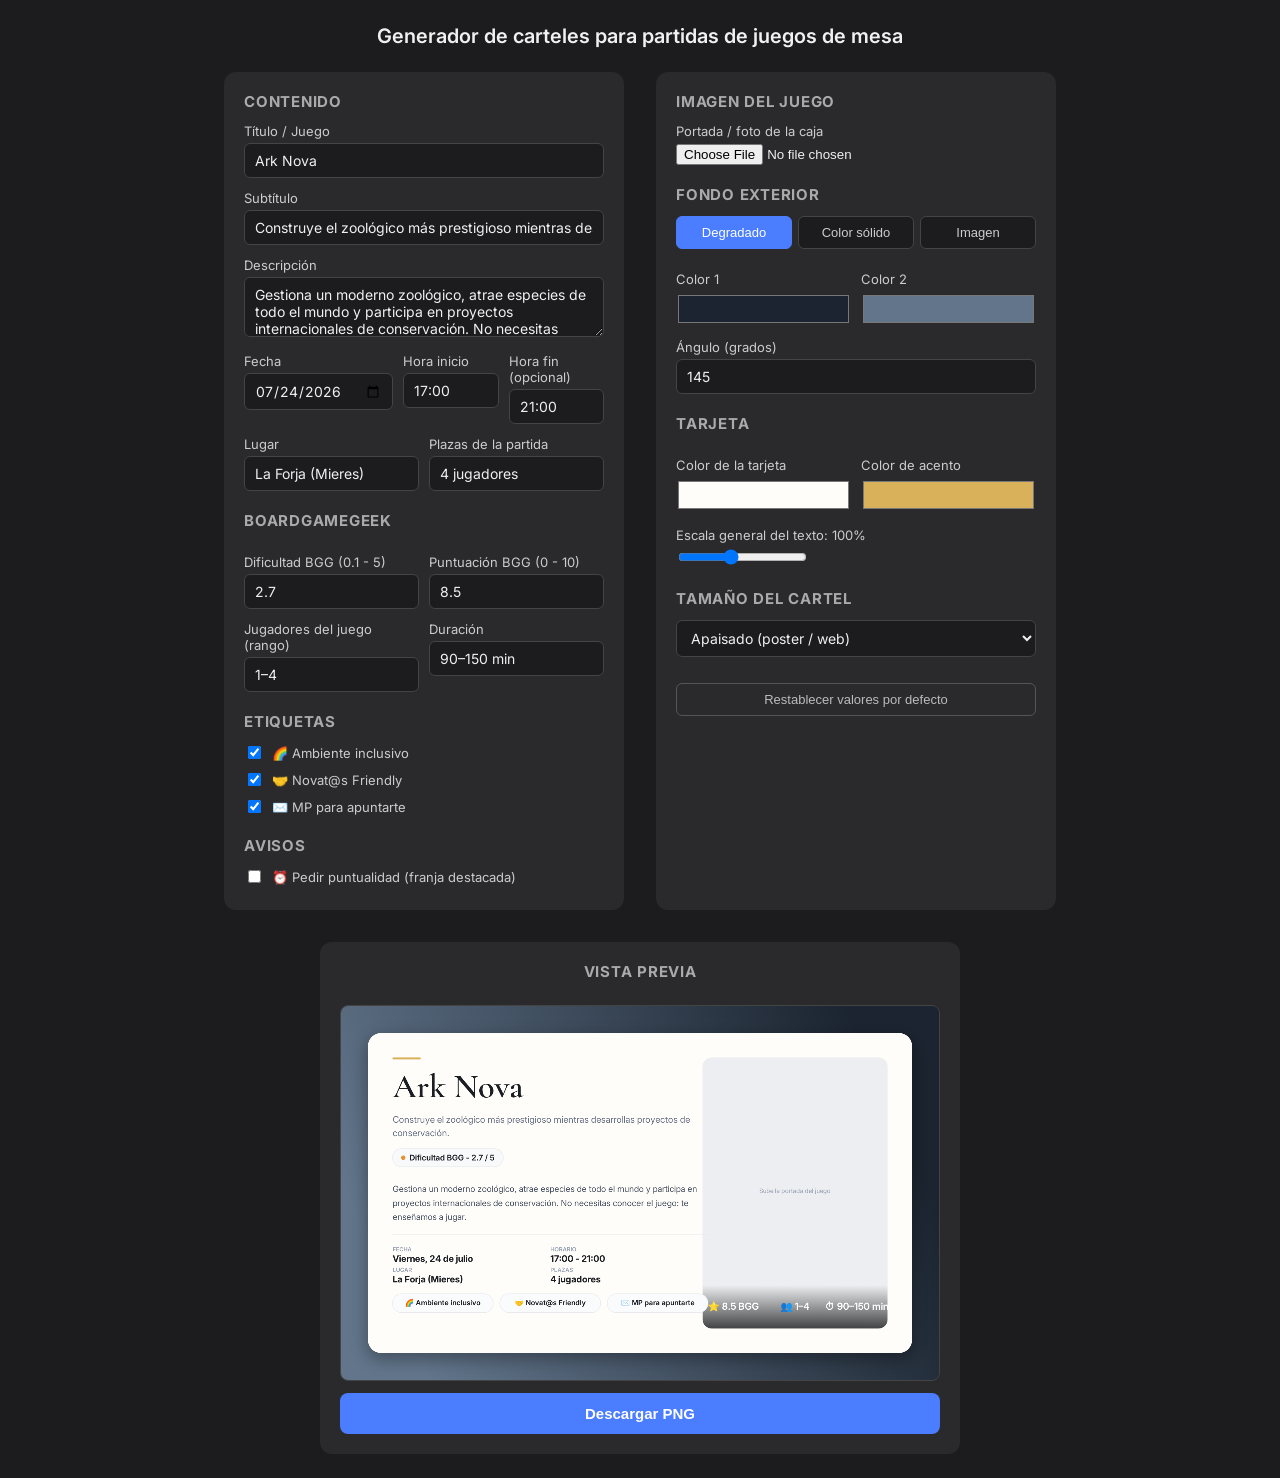
==== index.html @ 265cfa00 "Add files via upload mejoras varias" ====
<!DOCTYPE html>
<html lang="es">
<head>
<meta charset="UTF-8">
<meta name="viewport" content="width=device-width, initial-scale=1.0">
<title>Generador de carteles para partidas</title>
<link rel="preconnect" href="https://fonts.googleapis.com">
<link rel="preconnect" href="https://fonts.gstatic.com" crossorigin>
<link href="https://fonts.googleapis.com/css2?family=Inter:wght@400;500;600;700&family=Cormorant+Garamond:wght@600&display=swap" rel="stylesheet">
<style>
  * { box-sizing: border-box; }
  body {
    font-family: Inter, -apple-system, BlinkMacSystemFont, "Segoe UI", Roboto, Arial, sans-serif;
    background: #1c1c1e;
    color: #f0f0f0;
    margin: 0;
    padding: 24px;
    display: flex;
    flex-direction: column;
    align-items: center;
    gap: 24px;
  }
  h1 { font-size: 20px; font-weight: 600; margin: 0; }
  .wrap {
    display: flex;
    gap: 32px;
    width: 100%;
    max-width: 1150px;
    flex-wrap: wrap;
    justify-content: center;
  }
  .panel {
    background: #2a2a2d;
    border-radius: 12px;
    padding: 20px;
    flex: 1 1 340px;
    max-width: 400px;
  }
  .panel h2 { font-size: 15px; margin: 0 0 12px; color: #aaa; text-transform: uppercase; letter-spacing: 0.05em; }
  label { display: block; font-size: 13px; margin: 12px 0 4px; color: #ccc; }
  input[type=text], input[type=number], input[type=date], textarea, select {
    width: 100%;
    padding: 8px 10px;
    border-radius: 6px;
    border: 1px solid #444;
    background: #1c1c1e;
    color: #f0f0f0;
    font-size: 14px;
    font-family: inherit;
  }
  textarea { resize: vertical; min-height: 60px; }
  .row { display: flex; gap: 10px; }
  .row > div { flex: 1; }
  .bg-mode-buttons { display: flex; gap: 6px; margin-bottom: 10px; }
  .bg-mode-buttons button {
    flex: 1;
    padding: 8px;
    border-radius: 6px;
    border: 1px solid #444;
    background: #1c1c1e;
    color: #ccc;
    cursor: pointer;
    font-size: 13px;
  }
  .bg-mode-buttons button.active {
    background: #4a7dff;
    color: white;
    border-color: #4a7dff;
  }
  input[type=color] {
    width: 100%;
    height: 36px;
    border: none;
    border-radius: 6px;
    padding: 0;
    background: none;
    cursor: pointer;
  }
  .bg-section { display: none; }
  .bg-section.active { display: block; }
  canvas {
    max-width: 100%;
    border-radius: 8px;
    border: 1px solid #444;
    background: repeating-conic-gradient(#333 0% 25%, #2a2a2a 0% 50%) 50% / 20px 20px;
  }
  .canvas-wrap { flex: 1 1 560px; display: flex; flex-direction: column; align-items: center; gap: 12px; max-width: 640px; }
  button.main-btn {
    padding: 12px 24px;
    border-radius: 8px;
    border: none;
    background: #4a7dff;
    color: white;
    font-size: 15px;
    font-weight: 600;
    cursor: pointer;
    width: 100%;
  }
  button.main-btn:hover { background: #3a6ce0; }
  button.secondary-btn {
    padding: 8px 16px;
    border-radius: 6px;
    border: 1px solid #555;
    background: transparent;
    color: #bbb;
    font-size: 13px;
    cursor: pointer;
    width: 100%;
  }
  button.secondary-btn:hover { border-color: #888; color: #fff; }
  .size-select { margin-bottom: 10px; }
  .font-controls { display: flex; gap: 10px; }
  .font-controls > div { flex: 1; }
  small { color: #888; font-size: 12px; }
  .check-row { display:flex; align-items:center; gap:8px; cursor:pointer; margin-top:8px; }
  .check-row input { width:auto; }
</style>
</head>
<body>

<h1>Generador de carteles para partidas de juegos de mesa</h1>

<div class="wrap">
  <div class="panel">
    <h2>Contenido</h2>

    <label>Título / Juego</label>
    <input type="text" id="titulo" value="Ark Nova">

    <label>Subtítulo</label>
    <input type="text" id="subtitulo" value="Construye el zoológico más prestigioso mientras desarrollas proyectos de conservación.">

    <label>Descripción</label>
    <textarea id="descripcion">Gestiona un moderno zoológico, atrae especies de todo el mundo y participa en proyectos internacionales de conservación. No necesitas conocer el juego: te enseñamos a jugar.</textarea>

    <div class="row">
      <div>
        <label>Fecha</label>
        <input type="date" id="fecha" value="2026-07-24">
      </div>
      <div>
        <label>Hora inicio</label>
        <input type="text" id="hora" value="17:00">
      </div>
      <div>
        <label>Hora fin (opcional)</label>
        <input type="text" id="horaFin" value="21:00" placeholder="21:00">
      </div>
    </div>

    <div class="row">
      <div>
        <label>Lugar</label>
        <input type="text" id="lugar" value="La Forja (Mieres)">
      </div>
      <div>
        <label>Plazas de la partida</label>
        <input type="text" id="plazas" value="4 jugadores">
      </div>
    </div>

    <h2 style="margin-top:20px">BoardGameGeek</h2>
    <div class="row">
      <div>
        <label>Dificultad BGG (0.1 - 5)</label>
        <input type="number" id="bggDificultad" value="2.7" min="0" max="5" step="0.1">
      </div>
      <div>
        <label>Puntuación BGG (0 - 10)</label>
        <input type="number" id="bggPuntuacion" value="8.5" min="0" max="10" step="0.1">
      </div>
    </div>
    <div class="row">
      <div>
        <label>Jugadores del juego (rango)</label>
        <input type="text" id="rangoJugadores" value="1–4">
      </div>
      <div>
        <label>Duración</label>
        <input type="text" id="duracion" value="90–150 min">
      </div>
    </div>

    <h2 style="margin-top:20px">Etiquetas</h2>
    <label class="check-row"><input type="checkbox" id="chkInclusivo" checked> 🌈 Ambiente inclusivo</label>
    <label class="check-row"><input type="checkbox" id="chkNovatos" checked> 🤝 Novat@s Friendly</label>
    <label class="check-row"><input type="checkbox" id="chkMP" checked> ✉️ MP para apuntarte</label>

    <h2 style="margin-top:20px">Avisos</h2>
    <label class="check-row"><input type="checkbox" id="chkPuntualidad"> ⏰ Pedir puntualidad (franja destacada)</label>
  </div>

  <div class="panel">
    <h2>Imagen del juego</h2>
    <label>Portada / foto de la caja</label>
    <input type="file" id="imagenPortadaArchivo" accept="image/*">
    <small id="imagenPortadaNombre" style="display:block; margin-top:6px;"></small>

    <h2 style="margin-top:20px">Fondo exterior</h2>
    <div class="bg-mode-buttons">
      <button type="button" data-mode="gradient" class="active">Degradado</button>
      <button type="button" data-mode="color">Color sólido</button>
      <button type="button" data-mode="image">Imagen</button>
    </div>

    <div class="bg-section" id="bg-color">
      <label>Color de fondo</label>
      <input type="color" id="colorFondo" value="#1d2b53">
    </div>

    <div class="bg-section active" id="bg-gradient">
      <div class="row">
        <div>
          <label>Color 1</label>
          <input type="color" id="gradColor1" value="#1b2430">
        </div>
        <div>
          <label>Color 2</label>
          <input type="color" id="gradColor2" value="#62758b">
        </div>
      </div>
      <label>Ángulo (grados)</label>
      <input type="number" id="gradAngulo" value="145" min="0" max="360">
    </div>

    <div class="bg-section" id="bg-image">
      <label>Subir imagen de fondo</label>
      <input type="file" id="imagenFondoArchivo" accept="image/*">
      <small id="imagenFondoNombre" style="display:block; margin-top:6px;"></small>
      <label style="margin-top:10px">Oscurecer imagen (overlay)</label>
      <input type="range" id="overlayOpacidad" min="0" max="90" value="35">
    </div>

    <h2 style="margin-top:20px">Tarjeta</h2>
    <div class="font-controls">
      <div>
        <label>Color de la tarjeta</label>
        <input type="color" id="colorTarjeta" value="#fffdf9">
      </div>
      <div>
        <label>Color de acento</label>
        <input type="color" id="colorAcento" value="#d8b15a">
      </div>
    </div>
    <label style="margin-top:14px">Escala general del texto: <span id="escalaValor">100%</span></label>
    <input type="range" id="escalaTexto" min="60" max="160" value="100" step="5">

    <h2 style="margin-top:20px">Tamaño del cartel</h2>
    <select id="tamanoBanner" class="size-select">
      <option value="1600x1000">Apaisado (poster / web)</option>
      <option value="1200x630">1200 x 630 (redes / Facebook / Twitter)</option>
      <option value="1080x1080">1080 x 1080 (Instagram cuadrado)</option>
      <option value="1080x1350">1080 x 1350 (Instagram vertical)</option>
    </select>

    <button type="button" class="secondary-btn" id="resetConfigBtn" style="margin-top:16px">Restablecer valores por defecto</button>
  </div>

  <div class="canvas-wrap panel">
    <h2>Vista previa</h2>
    <canvas id="canvas" width="1600" height="1000"></canvas>
    <button class="main-btn" id="descargarBtn">Descargar PNG</button>
  </div>
</div>

<script>
const canvas = document.getElementById('canvas');
const ctx = canvas.getContext('2d');

const SERIF = "'Cormorant Garamond', Georgia, serif";
const SANS = "Inter, -apple-system, sans-serif";

const inputs = ['titulo','subtitulo','descripcion','fecha','hora','horaFin','lugar','plazas',
  'bggDificultad','bggPuntuacion','rangoJugadores','duracion',
  'chkInclusivo','chkNovatos','chkMP','chkPuntualidad',
  'colorFondo','gradColor1','gradColor2','gradAngulo','overlayOpacidad',
  'colorTarjeta','colorAcento','escalaTexto'];

let bgMode = 'gradient';
let portadaImage = null;
let fondoImage = null;

// ---------- Carga de imagenes ----------
function loadImageFile(inputId, nombreId, onLoaded) {
  document.getElementById(inputId).addEventListener('change', (e) => {
    const file = e.target.files[0];
    const nombreEl = document.getElementById(nombreId);
    if (!file) return;
    nombreEl.textContent = 'Cargando...';
    const reader = new FileReader();
    reader.onload = (ev) => {
      const img = new Image();
      img.onload = () => {
        onLoaded(img, ev.target.result);
        nombreEl.textContent = 'OK ' + file.name;
        render();
      };
      img.src = ev.target.result;
    };
    reader.readAsDataURL(file);
  });
}
loadImageFile('imagenPortadaArchivo', 'imagenPortadaNombre', (img) => { portadaImage = img; });
loadImageFile('imagenFondoArchivo', 'imagenFondoNombre', (img) => { fondoImage = img; });

document.querySelectorAll('.bg-mode-buttons button').forEach(btn => {
  btn.addEventListener('click', () => {
    document.querySelectorAll('.bg-mode-buttons button').forEach(b => b.classList.remove('active'));
    btn.classList.add('active');
    bgMode = btn.dataset.mode;
    document.querySelectorAll('.bg-section').forEach(s => s.classList.remove('active'));
    document.getElementById('bg-' + bgMode).classList.add('active');
    render();
  });
});

document.getElementById('tamanoBanner').addEventListener('change', (e) => {
  const [w, h] = e.target.value.split('x').map(Number);
  canvas.width = w;
  canvas.height = h;
  render();
});

inputs.forEach(id => {
  const el = document.getElementById(id);
  el.addEventListener('input', render);
  el.addEventListener('change', render);
});

document.getElementById('escalaTexto').addEventListener('input', (e) => {
  document.getElementById('escalaValor').textContent = e.target.value + '%';
});

// ---------- Utilidades de dibujo ----------
function roundRect(x, y, w, h, r) {
  if (w < 2 * r) r = w / 2;
  if (h < 2 * r) r = h / 2;
  ctx.beginPath();
  ctx.moveTo(x + r, y);
  ctx.arcTo(x + w, y, x + w, y + h, r);
  ctx.arcTo(x + w, y + h, x, y + h, r);
  ctx.arcTo(x, y + h, x, y, r);
  ctx.arcTo(x, y, x + w, y, r);
  ctx.closePath();
}

function drawImageCover(img, x, y, w, h, radius) {
  ctx.save();
  roundRect(x, y, w, h, radius);
  ctx.clip();
  const scale = Math.max(w / img.width, h / img.height);
  const iw = img.width * scale, ih = img.height * scale;
  ctx.drawImage(img, x + (w - iw) / 2, y + (h - ih) / 2, iw, ih);
  ctx.restore();
}

function getWrappedLines(text, maxWidth) {
  const words = text.split(' ');
  let line = '';
  let lines = [];
  for (let word of words) {
    const testLine = line + word + ' ';
    if (ctx.measureText(testLine).width > maxWidth && line !== '') {
      lines.push(line.trim());
      line = word + ' ';
    } else {
      line = testLine;
    }
  }
  lines.push(line.trim());
  return lines;
}

function drawWrappedText(text, x, y, maxWidth, lineHeight) {
  const lines = getWrappedLines(text, maxWidth);
  lines.forEach((l, i) => ctx.fillText(l, x, y + i * lineHeight));
  return lines.length;
}

function formatFecha(isoDate) {
  if (!isoDate) return '';
  const [year, month, day] = isoDate.split('-').map(Number);
  const date = new Date(year, month - 1, day);
  const texto = date.toLocaleDateString('es-ES', { weekday: 'long', day: 'numeric', month: 'long' });
  return texto.charAt(0).toUpperCase() + texto.slice(1);
}

function dificultadColor(valor) {
  if (valor <= 1.8) return '#3fb950';
  if (valor <= 3) return '#e8912d';
  return '#e5484d';
}

// ---------- Fondo exterior ----------
function drawOuterBackground() {
  const w = canvas.width, h = canvas.height;
  if (bgMode === 'color') {
    ctx.fillStyle = document.getElementById('colorFondo').value;
    ctx.fillRect(0, 0, w, h);
  } else if (bgMode === 'gradient') {
    const angle = Number(document.getElementById('gradAngulo').value) * Math.PI / 180;
    const x1 = w / 2 - Math.cos(angle) * w / 2;
    const y1 = h / 2 - Math.sin(angle) * h / 2;
    const x2 = w / 2 + Math.cos(angle) * w / 2;
    const y2 = h / 2 + Math.sin(angle) * h / 2;
    const grad = ctx.createLinearGradient(x1, y1, x2, y2);
    grad.addColorStop(0, document.getElementById('gradColor1').value);
    grad.addColorStop(1, document.getElementById('gradColor2').value);
    ctx.fillStyle = grad;
    ctx.fillRect(0, 0, w, h);
  } else if (bgMode === 'image') {
    if (fondoImage) {
      drawImageCover(fondoImage, 0, 0, w, h, 0);
      const opacity = Number(document.getElementById('overlayOpacidad').value) / 100;
      ctx.fillStyle = `rgba(0,0,0,${opacity})`;
      ctx.fillRect(0, 0, w, h);
    } else {
      ctx.fillStyle = '#2a2a2d';
      ctx.fillRect(0, 0, w, h);
    }
  }
}

// ---------- Render principal ----------
function render() {
  const w = canvas.width, h = canvas.height;
  const escala = Number(document.getElementById('escalaTexto').value) / 100;
  const cardColor = document.getElementById('colorTarjeta').value;
  const accentColor = document.getElementById('colorAcento').value;
  const textDark = '#1b1e23';
  const textSoft = '#667085';
  const textBody = '#495363';

  ctx.clearRect(0, 0, w, h);
  drawOuterBackground();

  const wide = (w / h) > 1.25;
  const outerPad = w * 0.045;
  const cardX = outerPad, cardY = outerPad;
  const cardW = w - outerPad * 2, cardH = h - outerPad * 2;
  const cardRadius = w * 0.022;

  ctx.save();
  ctx.shadowColor = 'rgba(0,0,0,0.35)';
  ctx.shadowBlur = w * 0.03;
  ctx.shadowOffsetY = h * 0.015;
  ctx.fillStyle = cardColor;
  roundRect(cardX, cardY, cardW, cardH, cardRadius);
  ctx.fill();
  ctx.restore();

  const innerPad = cardW * (wide ? 0.045 : 0.05);
  let colLeftX, colLeftW, imgX, imgY, imgW, imgH;

  if (wide) {
    colLeftW = cardW * 0.58;
    colLeftX = cardX + innerPad;
    imgW = cardW * 0.34;
    imgH = cardH - innerPad * 2;
    imgX = cardX + cardW - innerPad - imgW;
    imgY = cardY + innerPad;
  } else {
    colLeftW = cardW - innerPad * 2;
    colLeftX = cardX + innerPad;
    imgW = colLeftW;
    imgH = cardH * 0.36;
    imgX = colLeftX;
    imgY = cardY + innerPad;
  }

  if (portadaImage) {
    drawImageCover(portadaImage, imgX, imgY, imgW, imgH, cardRadius * 0.7);
  } else {
    ctx.fillStyle = '#eceef1';
    roundRect(imgX, imgY, imgW, imgH, cardRadius * 0.7);
    ctx.fill();
    ctx.fillStyle = '#98a2b3';
    ctx.font = `${16 * escala}px ${SANS}`;
    ctx.textAlign = 'center';
    ctx.fillText('Sube la portada del juego', imgX + imgW / 2, imgY + imgH / 2);
  }

  const bggPuntuacion = parseFloat(document.getElementById('bggPuntuacion').value) || 0;
  const rangoJugadores = document.getElementById('rangoJugadores').value;
  const duracion = document.getElementById('duracion').value;
  const overlayH = imgH * 0.16;
  const overlayGrad = ctx.createLinearGradient(0, imgY + imgH - overlayH, 0, imgY + imgH);
  overlayGrad.addColorStop(0, 'rgba(0,0,0,0)');
  overlayGrad.addColorStop(1, 'rgba(0,0,0,0.72)');
  ctx.save();
  roundRect(imgX, imgY, imgW, imgH, cardRadius * 0.7);
  ctx.clip();
  ctx.fillStyle = overlayGrad;
  ctx.fillRect(imgX, imgY + imgH - overlayH, imgW, overlayH);
  ctx.restore();

  const statSize = Math.max(13, imgW * 0.052) * escala;
  ctx.font = `600 ${statSize}px ${SANS}`;
  ctx.fillStyle = '#ffffff';
  ctx.textAlign = 'center';
  ctx.textBaseline = 'middle';
  const stats = [];
  if (bggPuntuacion) stats.push(`Estrella ${bggPuntuacion.toFixed(1)} BGG`.replace('Estrella', '⭐'));
  if (rangoJugadores) stats.push(`👥 ${rangoJugadores}`);
  if (duracion) stats.push(`⏱ ${duracion}`);
  const statY = imgY + imgH - overlayH / 2;
  const segW = imgW / stats.length;
  stats.forEach((s, i) => {
    ctx.fillText(s, imgX + segW * i + segW / 2, statY);
  });
  ctx.textBaseline = 'alphabetic';

  let y = cardY + innerPad;
  const colTextY = wide ? cardY + innerPad : imgY + imgH + innerPad * 0.8;
  y = colTextY;

  const accentW = colLeftW * 0.09;
  ctx.fillStyle = accentColor;
  roundRect(colLeftX, y, accentW, cardH * 0.006, cardH * 0.003);
  ctx.fill();
  y += cardH * 0.035;

  const tituloSize = Math.max(30, cardW * 0.062) * escala;
  ctx.font = `600 ${tituloSize}px ${SERIF}`;
  ctx.fillStyle = textDark;
  ctx.textAlign = 'left';
  const tituloLines = drawWrappedText(document.getElementById('titulo').value, colLeftX, y + tituloSize * 0.85, colLeftW, tituloSize * 0.98);
  y += tituloLines * tituloSize * 0.98 + tituloSize * 0.35;

  const subSize = Math.max(14, cardW * 0.0165) * escala;
  ctx.font = `400 ${subSize}px ${SANS}`;
  ctx.fillStyle = textSoft;
  const subtitulo = document.getElementById('subtitulo').value;
  if (subtitulo) {
    const subLines = drawWrappedText(subtitulo, colLeftX, y + subSize, colLeftW, subSize * 1.5);
    y += subLines * subSize * 1.5 + subSize * 0.9;
  }

  const bggDificultad = parseFloat(document.getElementById('bggDificultad').value) || 0;
  const pillSize = Math.max(13, cardW * 0.0145) * escala;
  ctx.font = `600 ${pillSize}px ${SANS}`;
  const pillText = `Dificultad BGG - ${bggDificultad.toFixed(1)} / 5`;
  const pillTextW = ctx.measureText(pillText).width;
  const pillPadX = pillSize * 1.1;
  const dotR = pillSize * 0.28;
  const pillW = pillTextW + pillPadX * 2 + dotR * 2 + pillSize * 0.5;
  const pillH = pillSize * 2.3;
  ctx.fillStyle = '#f8f9fb';
  ctx.strokeStyle = '#e8eaed';
  ctx.lineWidth = 1.5;
  roundRect(colLeftX, y, pillW, pillH, pillH / 2);
  ctx.fill();
  ctx.stroke();
  ctx.fillStyle = dificultadColor(bggDificultad);
  ctx.beginPath();
  ctx.arc(colLeftX + pillPadX + dotR, y + pillH / 2, dotR, 0, Math.PI * 2);
  ctx.fill();
  ctx.fillStyle = textDark;
  ctx.textBaseline = 'middle';
  ctx.fillText(pillText, colLeftX + pillPadX + dotR * 2 + pillSize * 0.5, y + pillH / 2 + pillSize * 0.05);
  ctx.textBaseline = 'alphabetic';
  y += pillH + tituloSize * 0.5;

  const descSize = Math.max(14, cardW * 0.0155) * escala;
  ctx.font = `400 ${descSize}px ${SANS}`;
  ctx.fillStyle = textBody;
  const descLines = drawWrappedText(document.getElementById('descripcion').value, colLeftX, y + descSize, colLeftW, descSize * 1.65);
  y += descLines * descSize * 1.65 + descSize * 1.1;

  ctx.strokeStyle = '#e8eaed';
  ctx.lineWidth = 1.5;
  ctx.beginPath();
  ctx.moveTo(colLeftX, y);
  ctx.lineTo(colLeftX + colLeftW, y);
  ctx.stroke();
  y += descSize * 1.3;

  const fecha = formatFecha(document.getElementById('fecha').value);
  const hora = document.getElementById('hora').value;
  const horaFin = document.getElementById('horaFin').value.trim();
  const horario = horaFin ? `${hora} - ${horaFin}` : hora;
  const lugar = document.getElementById('lugar').value;
  const plazas = document.getElementById('plazas').value;

  const gridItems = [
    ['FECHA', fecha],
    ['HORARIO', horario],
    ['LUGAR', lugar],
    ['PLAZAS', plazas]
  ];
  const gridColW = colLeftW / 2;
  const labelSize = Math.max(10, cardW * 0.0105) * escala;
  const valueSize = Math.max(14, cardW * 0.0165) * escala;
  const rowH = valueSize * 2.3;

  gridItems.forEach(([label, value], i) => {
    const col = i % 2, row = Math.floor(i / 2);
    const gx = colLeftX + col * gridColW;
    const gy = y + row * rowH;
    ctx.font = `600 ${labelSize}px ${SANS}`;
    ctx.fillStyle = '#98a2b3';
    ctx.fillText(label, gx, gy + labelSize);
    ctx.font = `700 ${valueSize}px ${SANS}`;
    ctx.fillStyle = textDark;
    ctx.fillText(value, gx, gy + labelSize + valueSize * 1.15);
  });
  y += rowH * 2 + descSize * 0.8;

  const chkPuntualidad = document.getElementById('chkPuntualidad').checked;
  if (chkPuntualidad) {
    const barH = valueSize * 2.4;
    ctx.fillStyle = '#1b1e23';
    roundRect(colLeftX, y, colLeftW, barH, barH * 0.2);
    ctx.fill();
    ctx.font = `700 ${valueSize * 0.85}px ${SANS}`;
    ctx.fillStyle = '#ffffff';
    ctx.textAlign = 'center';
    ctx.textBaseline = 'middle';
    ctx.fillText('⏰ Se ruega puntualidad, por respeto a tod@s', colLeftX + colLeftW / 2, y + barH / 2);
    ctx.textBaseline = 'alphabetic';
    ctx.textAlign = 'left';
    y += barH + descSize * 0.8;
  }

  const chkInclusivo = document.getElementById('chkInclusivo').checked;
  const chkNovatos = document.getElementById('chkNovatos').checked;
  const chkMP = document.getElementById('chkMP').checked;
  const tags = [];
  if (chkInclusivo) tags.push('🌈 Ambiente inclusivo');
  if (chkNovatos) tags.push('🤝 Novat@s Friendly');
  if (chkMP) tags.push('✉️ MP para apuntarte');

  if (tags.length > 0) {
    const tagH = valueSize * 2.1;
    const tagGap = cardW * 0.012;
    const tagW = (colLeftW - tagGap * (tags.length - 1)) / tags.length;
    const tagFontBase = Math.max(12, cardW * 0.013) * escala;
    ctx.textAlign = 'center';
    ctx.textBaseline = 'middle';
    tags.forEach((tag, i) => {
      const tx = colLeftX + i * (tagW + tagGap);
      ctx.fillStyle = '#fafbfc';
      ctx.strokeStyle = '#e8eaed';
      ctx.lineWidth = 1.5;
      roundRect(tx, y, tagW, tagH, tagH / 2);
      ctx.fill();
      ctx.stroke();
      let fitSize = tagFontBase;
      ctx.font = `600 ${fitSize}px ${SANS}`;
      while (ctx.measureText(tag).width > tagW - 16 && fitSize > 9) {
        fitSize -= 1;
        ctx.font = `600 ${fitSize}px ${SANS}`;
      }
      ctx.fillStyle = textDark;
      ctx.fillText(tag, tx + tagW / 2, y + tagH / 2);
    });
    ctx.textBaseline = 'alphabetic';
    ctx.textAlign = 'left';
  }

  saveConfig();
}

// ---------- Guardado local ----------
function saveConfig() {
  try {
    const config = {};
    inputs.forEach(id => {
      const el = document.getElementById(id);
      config[id] = el.type === 'checkbox' ? el.checked : el.value;
    });
    config.bgMode = bgMode;
    config.tamanoBanner = document.getElementById('tamanoBanner').value;
    if (portadaImage) config.portadaSrc = portadaImage.src;
    if (fondoImage) config.fondoSrc = fondoImage.src;
    localStorage.setItem('cartelPartidaConfig', JSON.stringify(config));
  } catch (e) {
    console.warn('No se pudo guardar la configuracion', e);
  }
}

function loadConfig() {
  const raw = localStorage.getItem('cartelPartidaConfig');
  if (!raw) return;
  try {
    const config = JSON.parse(raw);
    inputs.forEach(id => {
      if (!(id in config)) return;
      const el = document.getElementById(id);
      if (el.type === 'checkbox') el.checked = config[id];
      else el.value = config[id];
    });
    if (config.tamanoBanner) {
      document.getElementById('tamanoBanner').value = config.tamanoBanner;
      const [w, h] = config.tamanoBanner.split('x').map(Number);
      canvas.width = w;
      canvas.height = h;
    }
    if (config.bgMode) {
      bgMode = config.bgMode;
      document.querySelectorAll('.bg-mode-buttons button').forEach(b => {
        b.classList.toggle('active', b.dataset.mode === bgMode);
      });
      document.querySelectorAll('.bg-section').forEach(s => s.classList.remove('active'));
      document.getElementById('bg-' + bgMode).classList.add('active');
    }
    if (config.portadaSrc) {
      const img = new Image();
      img.onload = () => { portadaImage = img; render(); };
      img.src = config.portadaSrc;
    }
    if (config.fondoSrc) {
      const img = new Image();
      img.onload = () => { fondoImage = img; render(); };
      img.src = config.fondoSrc;
    }
    document.getElementById('escalaValor').textContent = document.getElementById('escalaTexto').value + '%';
  } catch (e) {
    console.warn('No se pudo cargar la configuracion guardada', e);
  }
}

document.getElementById('resetConfigBtn').addEventListener('click', () => {
  if (confirm('Restablecer todos los valores a los de por defecto? Se borrara la configuracion guardada.')) {
    localStorage.removeItem('cartelPartidaConfig');
    location.reload();
  }
});

// ---------- Descarga ----------
document.getElementById('descargarBtn').addEventListener('click', () => {
  try {
    const dataUrl = canvas.toDataURL('image/png');
    const link = document.createElement('a');
    link.download = 'cartel-partida.png';
    link.href = dataUrl;
    document.body.appendChild(link);
    link.click();
    document.body.removeChild(link);
  } catch (err) {
    alert('No se pudo generar el PNG: ' + err.message);
  }
});

// ---------- Arranque ----------
loadConfig();
if (document.fonts && document.fonts.load) {
  Promise.all([
    document.fonts.load("600 40px 'Cormorant Garamond'"),
    document.fonts.load("400 16px 'Inter'"),
    document.fonts.load("600 16px 'Inter'"),
    document.fonts.load("700 16px 'Inter'")
  ]).then(render).catch(render);
}
render();
</script>
</body>
</html>
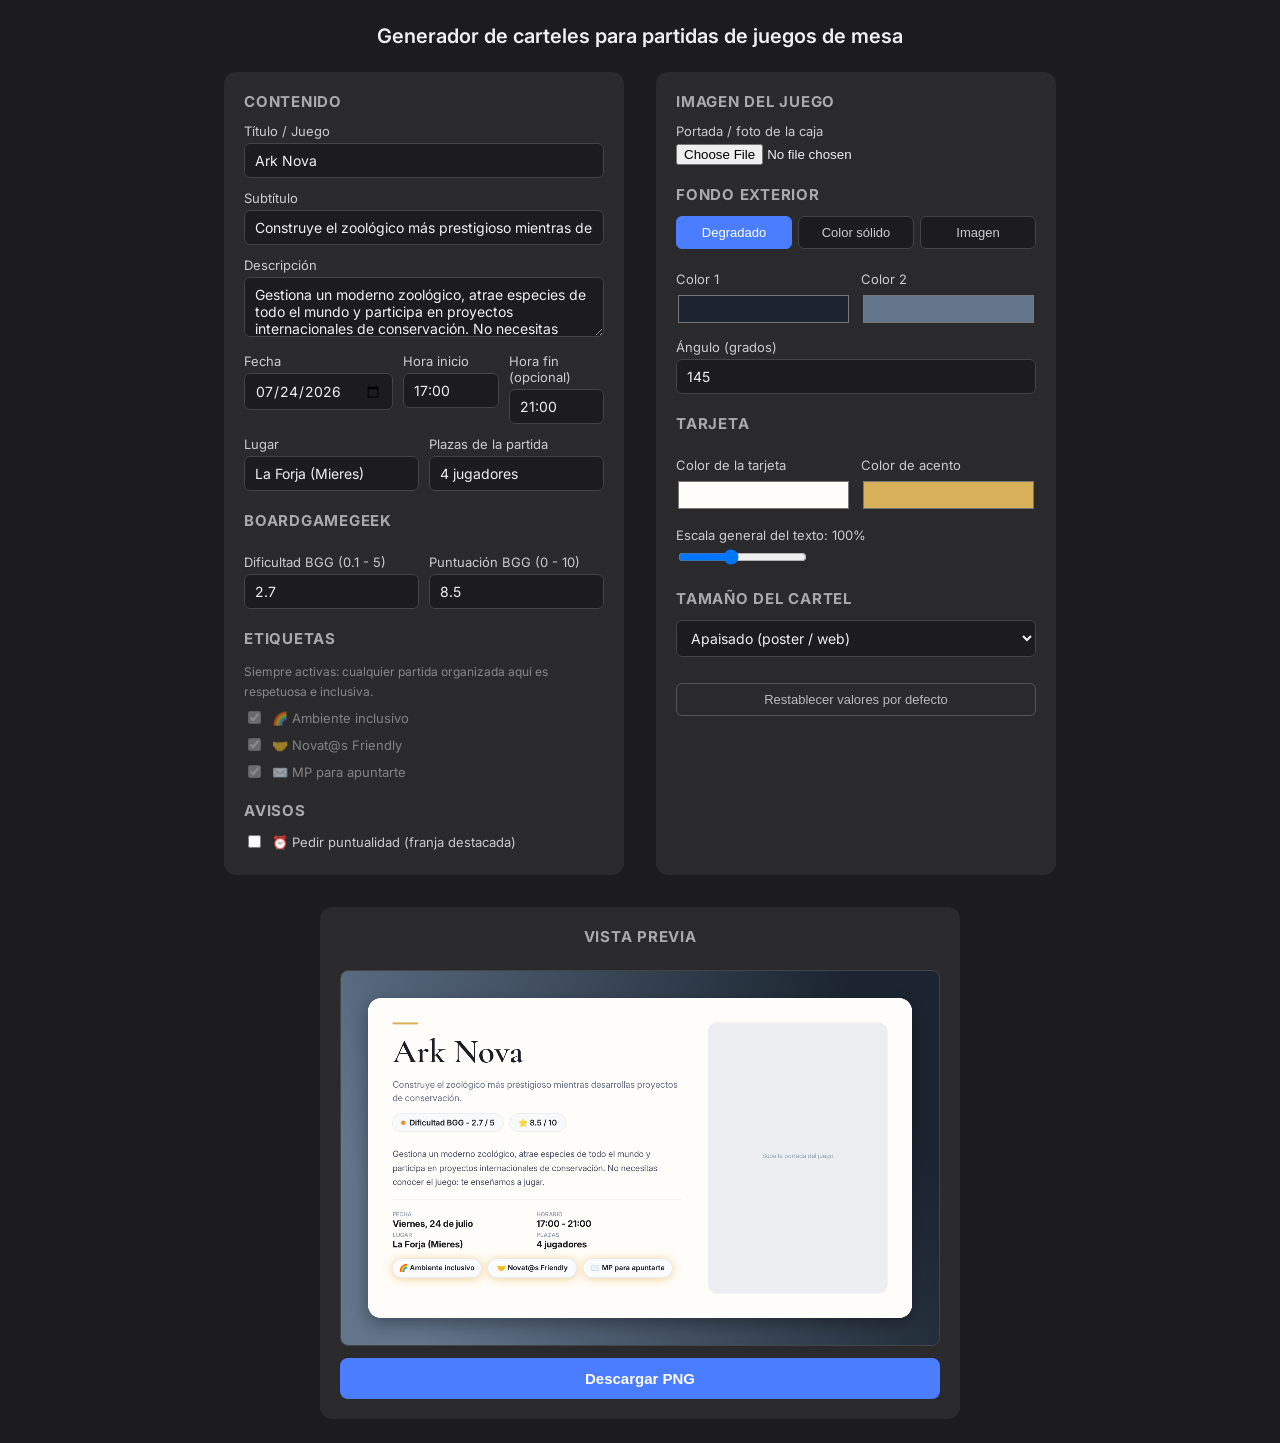
==== commit 2cb2a6f2: "Add files via upload mejoras sutiles" ====
--- a/index.html
+++ b/index.html
@@ -170,21 +170,18 @@
         <input type="number" id="bggPuntuacion" value="8.5" min="0" max="10" step="0.1">
       </div>
     </div>
-    <div class="row">
-      <div>
-        <label>Jugadores del juego (rango)</label>
-        <input type="text" id="rangoJugadores" value="1–4">
-      </div>
-      <div>
-        <label>Duración</label>
-        <input type="text" id="duracion" value="90–150 min">
-      </div>
-    </div>
 
     <h2 style="margin-top:20px">Etiquetas</h2>
-    <label class="check-row"><input type="checkbox" id="chkInclusivo" checked> 🌈 Ambiente inclusivo</label>
-    <label class="check-row"><input type="checkbox" id="chkNovatos" checked> 🤝 Novat@s Friendly</label>
-    <label class="check-row"><input type="checkbox" id="chkMP" checked> ✉️ MP para apuntarte</label>
+    <small>Siempre activas: cualquier partida organizada aquí es respetuosa e inclusiva.</small>
+    <label class="check-row" style="opacity:0.55" title="Siempre activo">
+      <input type="checkbox" id="chkInclusivo" checked disabled> 🌈 Ambiente inclusivo
+    </label>
+    <label class="check-row" style="opacity:0.55" title="Siempre activo">
+      <input type="checkbox" id="chkNovatos" checked disabled> 🤝 Novat@s Friendly
+    </label>
+    <label class="check-row" style="opacity:0.55" title="Siempre activo">
+      <input type="checkbox" id="chkMP" checked disabled> ✉️ MP para apuntarte
+    </label>
 
     <h2 style="margin-top:20px">Avisos</h2>
     <label class="check-row"><input type="checkbox" id="chkPuntualidad"> ⏰ Pedir puntualidad (franja destacada)</label>
@@ -271,8 +268,7 @@
 const SANS = "Inter, -apple-system, sans-serif";
 
 const inputs = ['titulo','subtitulo','descripcion','fecha','hora','horaFin','lugar','plazas',
-  'bggDificultad','bggPuntuacion','rangoJugadores','duracion',
-  'chkInclusivo','chkNovatos','chkMP','chkPuntualidad',
+  'bggDificultad','bggPuntuacion','chkPuntualidad',
   'colorFondo','gradColor1','gradColor2','gradAngulo','overlayOpacidad',
   'colorTarjeta','colorAcento','escalaTexto'];
 
@@ -383,6 +379,30 @@
   const date = new Date(year, month - 1, day);
   const texto = date.toLocaleDateString('es-ES', { weekday: 'long', day: 'numeric', month: 'long' });
   return texto.charAt(0).toUpperCase() + texto.slice(1);
+}
+
+function formatFechaCorta(isoDate) {
+  if (!isoDate) return '';
+  const [year, month, day] = isoDate.split('-').map(Number);
+  const date = new Date(year, month - 1, day);
+  const texto = date.toLocaleDateString('es-ES', { day: 'numeric', month: 'long' });
+  return texto.charAt(0).toUpperCase() + texto.slice(1);
+}
+
+function sanitizeForFilename(text) {
+  return text
+    .replace(/[()[\]{}]/g, '')
+    .replace(/[\\/:*?"<>|]/g, '')
+    .replace(/\s+/g, ' ')
+    .trim();
+}
+
+function buildFilename() {
+  const titulo = sanitizeForFilename(document.getElementById('titulo').value) || 'Cartel';
+  const fecha = sanitizeForFilename(formatFechaCorta(document.getElementById('fecha').value));
+  const lugar = sanitizeForFilename(document.getElementById('lugar').value);
+  const parts = [titulo, fecha, lugar].filter(Boolean);
+  return parts.join(' - ') + '.png';
 }
 
 function dificultadColor(valor) {
@@ -450,14 +470,15 @@
   ctx.restore();
 
   const innerPad = cardW * (wide ? 0.045 : 0.05);
+  const columnGap = cardW * (wide ? 0.05 : 0);
   let colLeftX, colLeftW, imgX, imgY, imgW, imgH;
 
   if (wide) {
-    colLeftW = cardW * 0.58;
+    colLeftW = cardW * 0.53;
     colLeftX = cardX + innerPad;
-    imgW = cardW * 0.34;
+    imgW = cardW - innerPad * 2 - colLeftW - columnGap;
     imgH = cardH - innerPad * 2;
-    imgX = cardX + cardW - innerPad - imgW;
+    imgX = colLeftX + colLeftW + columnGap;
     imgY = cardY + innerPad;
   } else {
     colLeftW = cardW - innerPad * 2;
@@ -481,34 +502,6 @@
   }
 
   const bggPuntuacion = parseFloat(document.getElementById('bggPuntuacion').value) || 0;
-  const rangoJugadores = document.getElementById('rangoJugadores').value;
-  const duracion = document.getElementById('duracion').value;
-  const overlayH = imgH * 0.16;
-  const overlayGrad = ctx.createLinearGradient(0, imgY + imgH - overlayH, 0, imgY + imgH);
-  overlayGrad.addColorStop(0, 'rgba(0,0,0,0)');
-  overlayGrad.addColorStop(1, 'rgba(0,0,0,0.72)');
-  ctx.save();
-  roundRect(imgX, imgY, imgW, imgH, cardRadius * 0.7);
-  ctx.clip();
-  ctx.fillStyle = overlayGrad;
-  ctx.fillRect(imgX, imgY + imgH - overlayH, imgW, overlayH);
-  ctx.restore();
-
-  const statSize = Math.max(13, imgW * 0.052) * escala;
-  ctx.font = `600 ${statSize}px ${SANS}`;
-  ctx.fillStyle = '#ffffff';
-  ctx.textAlign = 'center';
-  ctx.textBaseline = 'middle';
-  const stats = [];
-  if (bggPuntuacion) stats.push(`Estrella ${bggPuntuacion.toFixed(1)} BGG`.replace('Estrella', '⭐'));
-  if (rangoJugadores) stats.push(`👥 ${rangoJugadores}`);
-  if (duracion) stats.push(`⏱ ${duracion}`);
-  const statY = imgY + imgH - overlayH / 2;
-  const segW = imgW / stats.length;
-  stats.forEach((s, i) => {
-    ctx.fillText(s, imgX + segW * i + segW / 2, statY);
-  });
-  ctx.textBaseline = 'alphabetic';
 
   let y = cardY + innerPad;
   const colTextY = wide ? cardY + innerPad : imgY + imgH + innerPad * 0.8;
@@ -558,6 +551,21 @@
   ctx.fillStyle = textDark;
   ctx.textBaseline = 'middle';
   ctx.fillText(pillText, colLeftX + pillPadX + dotR * 2 + pillSize * 0.5, y + pillH / 2 + pillSize * 0.05);
+
+  // Píldora de puntuación BGG, en la misma fila que la dificultad
+  const scoreGap = pillSize * 0.8;
+  const scoreText = `⭐ ${bggPuntuacion.toFixed(1)} / 10`;
+  const scoreTextW = ctx.measureText(scoreText).width;
+  const scorePadX = pillSize * 1.1;
+  const scoreW = scoreTextW + scorePadX * 2;
+  const scoreX = colLeftX + pillW + scoreGap;
+  ctx.fillStyle = '#f8f9fb';
+  ctx.strokeStyle = '#e8eaed';
+  roundRect(scoreX, y, scoreW, pillH, pillH / 2);
+  ctx.fill();
+  ctx.stroke();
+  ctx.fillStyle = textDark;
+  ctx.fillText(scoreText, scoreX + scorePadX, y + pillH / 2 + pillSize * 0.05);
   ctx.textBaseline = 'alphabetic';
   y += pillH + tituloSize * 0.5;
 
@@ -622,28 +630,33 @@
     y += barH + descSize * 0.8;
   }
 
-  const chkInclusivo = document.getElementById('chkInclusivo').checked;
-  const chkNovatos = document.getElementById('chkNovatos').checked;
-  const chkMP = document.getElementById('chkMP').checked;
-  const tags = [];
-  if (chkInclusivo) tags.push('🌈 Ambiente inclusivo');
-  if (chkNovatos) tags.push('🤝 Novat@s Friendly');
-  if (chkMP) tags.push('✉️ MP para apuntarte');
-
-  if (tags.length > 0) {
+  // Las tres etiquetas están siempre activas: cualquier partida aquí es
+  // respetuosa, inclusiva, y se apunta siempre por MP.
+  const tags = ['🌈 Ambiente inclusivo', '🤝 Novat@s Friendly', '✉️ MP para apuntarte'];
+
+  {
     const tagH = valueSize * 2.1;
     const tagGap = cardW * 0.012;
-    const tagW = (colLeftW - tagGap * (tags.length - 1)) / tags.length;
+    const tagsRowW = colLeftW * 0.97; // margen de seguridad para no tocar la imagen
+    const tagW = (tagsRowW - tagGap * (tags.length - 1)) / tags.length;
     const tagFontBase = Math.max(12, cardW * 0.013) * escala;
     ctx.textAlign = 'center';
     ctx.textBaseline = 'middle';
     tags.forEach((tag, i) => {
       const tx = colLeftX + i * (tagW + tagGap);
+      ctx.save();
+      ctx.shadowColor = 'rgba(232,168,53,0.55)';
+      ctx.shadowBlur = tagH * 0.5;
+      ctx.shadowOffsetY = tagH * 0.05;
       ctx.fillStyle = '#fafbfc';
       ctx.strokeStyle = '#e8eaed';
       ctx.lineWidth = 1.5;
       roundRect(tx, y, tagW, tagH, tagH / 2);
       ctx.fill();
+      ctx.restore();
+      ctx.strokeStyle = '#e8eaed';
+      ctx.lineWidth = 1.5;
+      roundRect(tx, y, tagW, tagH, tagH / 2);
       ctx.stroke();
       let fitSize = tagFontBase;
       ctx.font = `600 ${fitSize}px ${SANS}`;
@@ -732,7 +745,7 @@
   try {
     const dataUrl = canvas.toDataURL('image/png');
     const link = document.createElement('a');
-    link.download = 'cartel-partida.png';
+    link.download = buildFilename();
     link.href = dataUrl;
     document.body.appendChild(link);
     link.click();
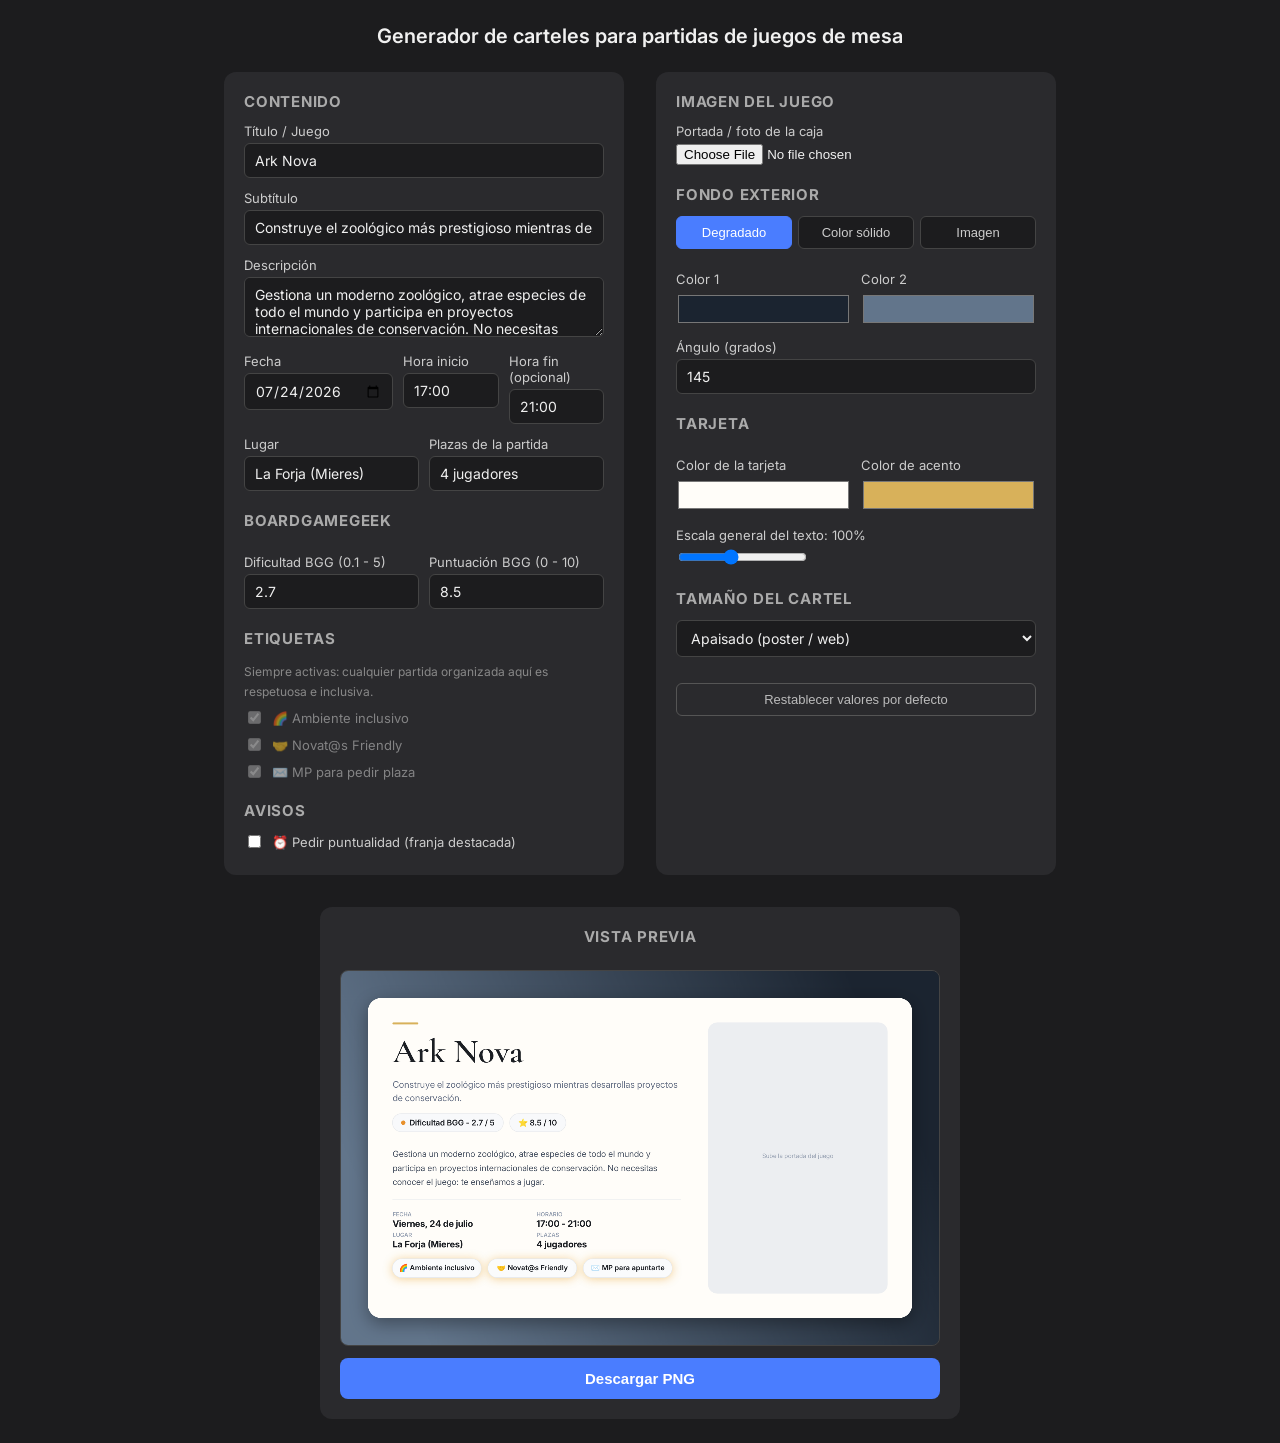
==== commit 58ff25bc: "Update index.html" ====
--- a/index.html
+++ b/index.html
@@ -180,7 +180,7 @@
       <input type="checkbox" id="chkNovatos" checked disabled> 🤝 Novat@s Friendly
     </label>
     <label class="check-row" style="opacity:0.55" title="Siempre activo">
-      <input type="checkbox" id="chkMP" checked disabled> ✉️ MP para apuntarte
+      <input type="checkbox" id="chkMP" checked disabled> ✉️ MP para pedir plaza
     </label>
 
     <h2 style="margin-top:20px">Avisos</h2>
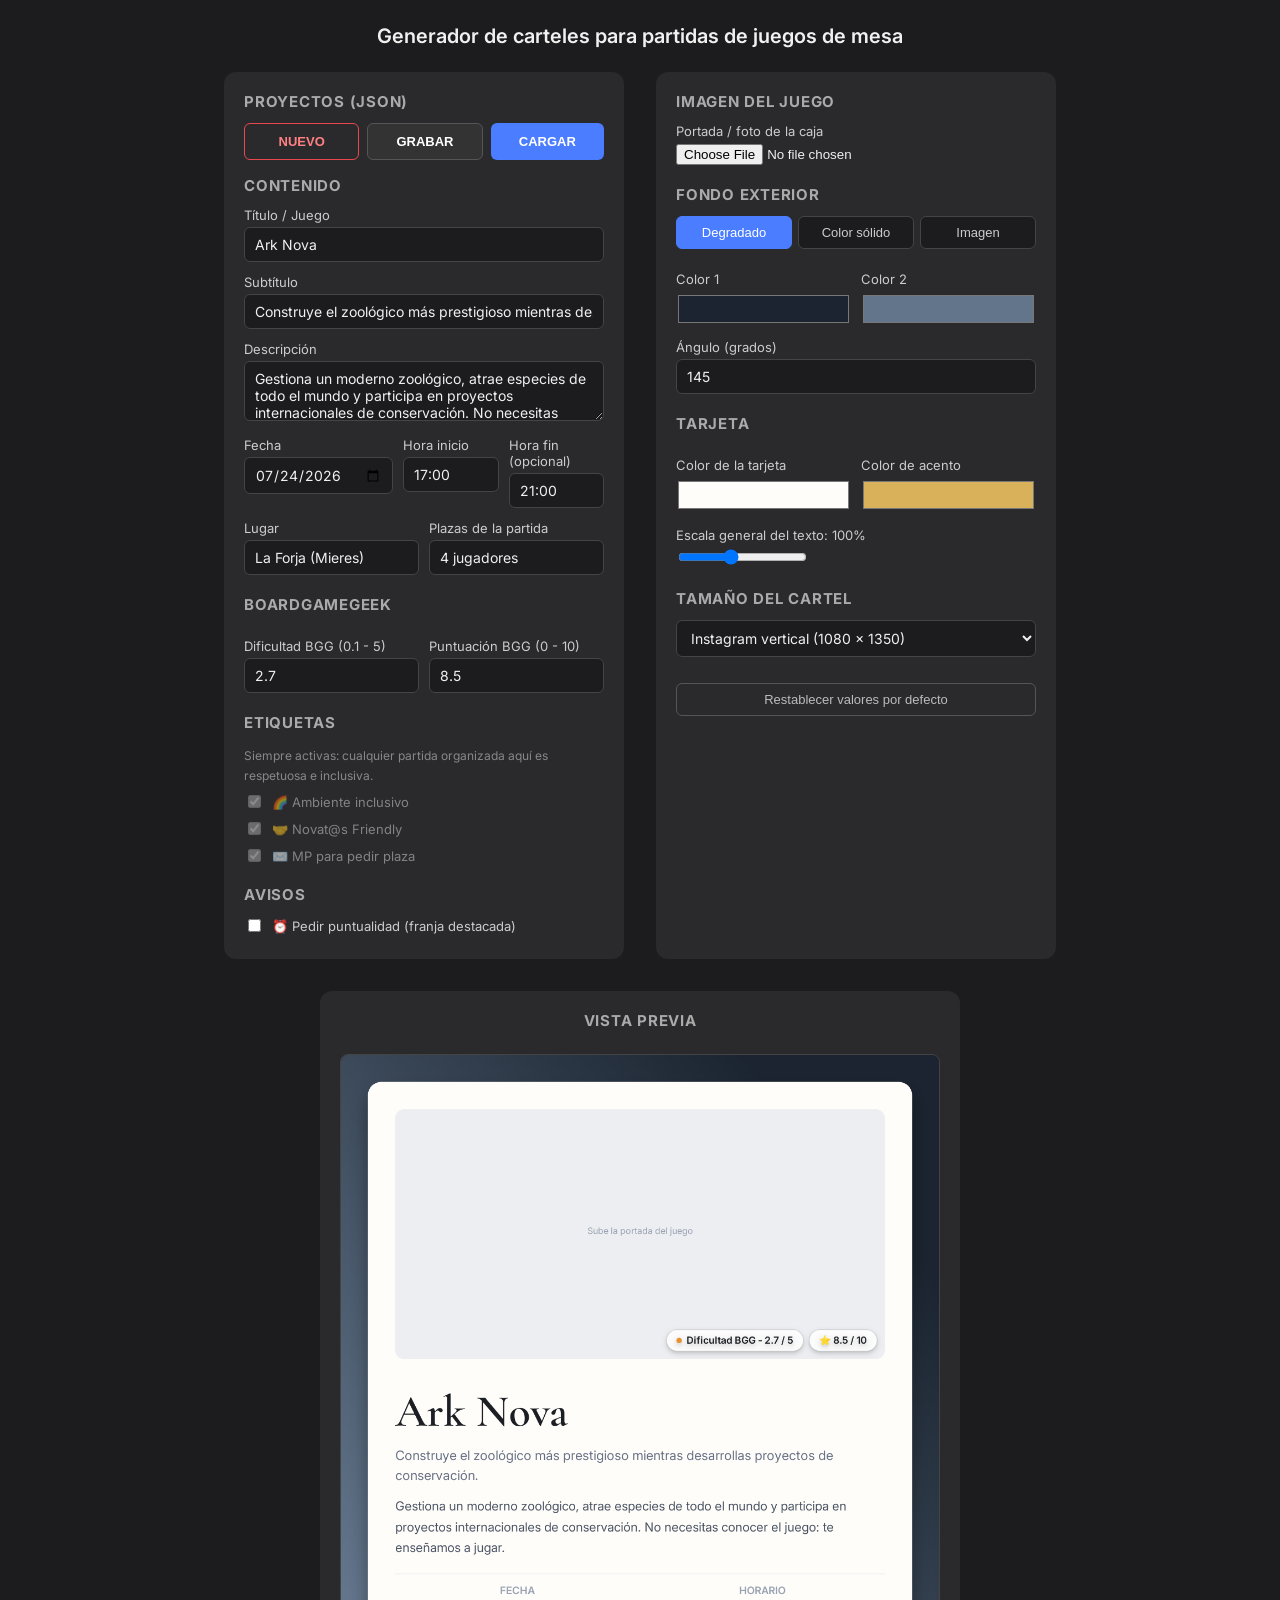
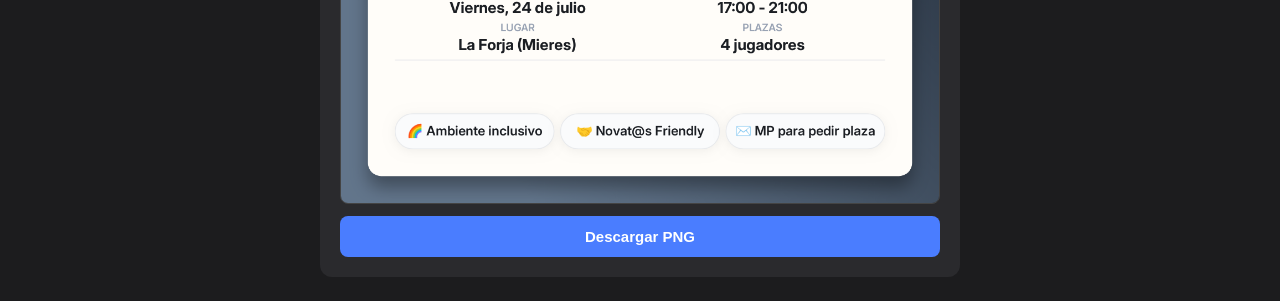
==== commit 03ac74ec: "Update index.html v.0.2" ====
--- a/index.html
+++ b/index.html
@@ -114,6 +114,8 @@
   small { color: #888; font-size: 12px; }
   .check-row { display:flex; align-items:center; gap:8px; cursor:pointer; margin-top:8px; }
   .check-row input { width:auto; }
+  .project-buttons { display: flex; gap: 8px; margin-bottom: 16px; }
+  .project-buttons button { flex: 1; padding: 10px; font-weight: 600; }
 </style>
 </head>
 <body>
@@ -122,6 +124,14 @@
 
 <div class="wrap">
   <div class="panel">
+    <h2>Proyectos (JSON)</h2>
+    <div class="project-buttons">
+      <button type="button" class="secondary-btn" id="btnNuevo" style="border-color: #e5484d; color: #ff8082;">NUEVO</button>
+      <button type="button" class="secondary-btn" id="btnGrabar" style="background: #333; color: #fff;">GRABAR</button>
+      <button type="button" class="secondary-btn" id="btnCargar" style="background: #4a7dff; color: #fff; border: none;">CARGAR</button>
+    </div>
+    <input type="file" id="jsonFileInput" accept=".json" style="display: none;">
+
     <h2>Contenido</h2>
 
     <label>Título / Juego</label>
@@ -244,10 +254,10 @@
 
     <h2 style="margin-top:20px">Tamaño del cartel</h2>
     <select id="tamanoBanner" class="size-select">
+      <option value="1080x1350" selected>Instagram vertical (1080 x 1350)</option>
       <option value="1600x1000">Apaisado (poster / web)</option>
       <option value="1200x630">1200 x 630 (redes / Facebook / Twitter)</option>
-      <option value="1080x1080">1080 x 1080 (Instagram cuadrado)</option>
-      <option value="1080x1350">1080 x 1350 (Instagram vertical)</option>
+      <option value="1080x1080">Instagram cuadrado (1080 x 1080)</option>
     </select>
 
     <button type="button" class="secondary-btn" id="resetConfigBtn" style="margin-top:16px">Restablecer valores por defecto</button>
@@ -255,7 +265,7 @@
 
   <div class="canvas-wrap panel">
     <h2>Vista previa</h2>
-    <canvas id="canvas" width="1600" height="1000"></canvas>
+    <canvas id="canvas" width="1080" height="1350"></canvas>
     <button class="main-btn" id="descargarBtn">Descargar PNG</button>
   </div>
 </div>
@@ -489,6 +499,7 @@
     imgY = cardY + innerPad;
   }
 
+  // Dibujar la portada / recuadro del juego
   if (portadaImage) {
     drawImageCover(portadaImage, imgX, imgY, imgW, imgH, cardRadius * 0.7);
   } else {
@@ -501,26 +512,78 @@
     ctx.fillText('Sube la portada del juego', imgX + imgW / 2, imgY + imgH / 2);
   }
 
+  // --- Pastillas BGG superpuestas ---
+  const bggDificultad = parseFloat(document.getElementById('bggDificultad').value) || 0;
   const bggPuntuacion = parseFloat(document.getElementById('bggPuntuacion').value) || 0;
 
-  let y = cardY + innerPad;
-  const colTextY = wide ? cardY + innerPad : imgY + imgH + innerPad * 0.8;
-  y = colTextY;
-
-  const accentW = colLeftW * 0.09;
-  ctx.fillStyle = accentColor;
-  roundRect(colLeftX, y, accentW, cardH * 0.006, cardH * 0.003);
+  const overlayPillSize = (wide ? Math.max(11, cardW * 0.012) : Math.max(15, cardW * 0.018)) * escala;
+  ctx.font = `600 ${overlayPillSize}px ${SANS}`;
+  
+  const diffText = `Dificultad BGG - ${bggDificultad.toFixed(1)} / 5`;
+  const scoreText = `⭐ ${bggPuntuacion.toFixed(1)} / 10`;
+
+  const diffTextW = ctx.measureText(diffText).width;
+  const scoreTextW = ctx.measureText(scoreText).width;
+  
+  const oPillPadX = overlayPillSize * 1.0;
+  const oDotR = overlayPillSize * 0.28;
+
+  const dPillW = diffTextW + oPillPadX * 2 + oDotR * 2 + overlayPillSize * 0.5;
+  const sPillW = scoreTextW + oPillPadX * 2;
+  const oPillH = overlayPillSize * 2.2;
+
+  const imgMargin = overlayPillSize * 0.8;
+  const scoreX = imgX + imgW - imgMargin - sPillW;
+  const diffX = scoreX - overlayPillSize * 0.6 - dPillW;
+  const pillsY = imgY + imgH - imgMargin - oPillH;
+
+  ctx.save();
+  ctx.shadowColor = 'rgba(0,0,0,0.2)';
+  ctx.shadowBlur = 8;
+  ctx.shadowOffsetY = 4;
+  
+  ctx.fillStyle = 'rgba(255, 255, 255, 0.94)';
+  ctx.strokeStyle = 'rgba(0, 0, 0, 0.1)';
+  ctx.lineWidth = 1.5;
+  roundRect(diffX, pillsY, dPillW, oPillH, oPillH / 2);
   ctx.fill();
-  y += cardH * 0.035;
-
-  const tituloSize = Math.max(30, cardW * 0.062) * escala;
+  ctx.stroke();
+
+  ctx.fillStyle = dificultadColor(bggDificultad);
+  ctx.beginPath();
+  ctx.arc(diffX + oPillPadX + oDotR, pillsY + oPillH / 2, oDotR, 0, Math.PI * 2);
+  ctx.fill();
+
+  ctx.fillStyle = textDark;
+  ctx.textBaseline = 'middle';
+  ctx.textAlign = 'left';
+  ctx.fillText(diffText, diffX + oPillPadX + oDotR * 2 + overlayPillSize * 0.5, pillsY + oPillH / 2 + overlayPillSize * 0.05);
+
+  ctx.fillStyle = 'rgba(255, 255, 255, 0.94)';
+  roundRect(scoreX, pillsY, sPillW, oPillH, oPillH / 2);
+  ctx.fill();
+  ctx.stroke();
+  ctx.fillStyle = textDark;
+  ctx.fillText(scoreText, scoreX + oPillPadX, pillsY + oPillH / 2 + overlayPillSize * 0.05);
+  ctx.restore();
+  ctx.textBaseline = 'alphabetic';
+
+  // --- Bloque de Texto Central ---
+  let y = wide ? cardY + innerPad : imgY + imgH + innerPad * 0.8;
+  y += cardH * 0.01;
+
+  const tituloSize = (wide ? Math.max(30, cardW * 0.062) : Math.max(42, cardW * 0.082)) * escala;
+  const subSize = (wide ? Math.max(14, cardW * 0.0165) : Math.max(18, cardW * 0.024)) * escala;
+  const descSize = (wide ? Math.max(14, cardW * 0.0155) : Math.max(18, cardW * 0.023)) * escala;
+
+  // Título
   ctx.font = `600 ${tituloSize}px ${SERIF}`;
   ctx.fillStyle = textDark;
   ctx.textAlign = 'left';
   const tituloLines = drawWrappedText(document.getElementById('titulo').value, colLeftX, y + tituloSize * 0.85, colLeftW, tituloSize * 0.98);
   y += tituloLines * tituloSize * 0.98 + tituloSize * 0.35;
 
-  const subSize = Math.max(14, cardW * 0.0165) * escala;
+  // Subtítulo
   ctx.font = `400 ${subSize}px ${SANS}`;
   ctx.fillStyle = textSoft;
   const subtitulo = document.getElementById('subtitulo').value;
@@ -529,59 +592,29 @@
     y += subLines * subSize * 1.5 + subSize * 0.9;
   }
 
-  const bggDificultad = parseFloat(document.getElementById('bggDificultad').value) || 0;
-  const pillSize = Math.max(13, cardW * 0.0145) * escala;
-  ctx.font = `600 ${pillSize}px ${SANS}`;
-  const pillText = `Dificultad BGG - ${bggDificultad.toFixed(1)} / 5`;
-  const pillTextW = ctx.measureText(pillText).width;
-  const pillPadX = pillSize * 1.1;
-  const dotR = pillSize * 0.28;
-  const pillW = pillTextW + pillPadX * 2 + dotR * 2 + pillSize * 0.5;
-  const pillH = pillSize * 2.3;
-  ctx.fillStyle = '#f8f9fb';
-  ctx.strokeStyle = '#e8eaed';
-  ctx.lineWidth = 1.5;
-  roundRect(colLeftX, y, pillW, pillH, pillH / 2);
-  ctx.fill();
-  ctx.stroke();
-  ctx.fillStyle = dificultadColor(bggDificultad);
-  ctx.beginPath();
-  ctx.arc(colLeftX + pillPadX + dotR, y + pillH / 2, dotR, 0, Math.PI * 2);
-  ctx.fill();
-  ctx.fillStyle = textDark;
-  ctx.textBaseline = 'middle';
-  ctx.fillText(pillText, colLeftX + pillPadX + dotR * 2 + pillSize * 0.5, y + pillH / 2 + pillSize * 0.05);
-
-  // Píldora de puntuación BGG, en la misma fila que la dificultad
-  const scoreGap = pillSize * 0.8;
-  const scoreText = `⭐ ${bggPuntuacion.toFixed(1)} / 10`;
-  const scoreTextW = ctx.measureText(scoreText).width;
-  const scorePadX = pillSize * 1.1;
-  const scoreW = scoreTextW + scorePadX * 2;
-  const scoreX = colLeftX + pillW + scoreGap;
-  ctx.fillStyle = '#f8f9fb';
-  ctx.strokeStyle = '#e8eaed';
-  roundRect(scoreX, y, scoreW, pillH, pillH / 2);
-  ctx.fill();
-  ctx.stroke();
-  ctx.fillStyle = textDark;
-  ctx.fillText(scoreText, scoreX + scorePadX, y + pillH / 2 + pillSize * 0.05);
-  ctx.textBaseline = 'alphabetic';
-  y += pillH + tituloSize * 0.5;
-
-  const descSize = Math.max(14, cardW * 0.0155) * escala;
+  // Descripción
   ctx.font = `400 ${descSize}px ${SANS}`;
   ctx.fillStyle = textBody;
   const descLines = drawWrappedText(document.getElementById('descripcion').value, colLeftX, y + descSize, colLeftW, descSize * 1.65);
   y += descLines * descSize * 1.65 + descSize * 1.1;
 
+  // Primera línea divisoria (Arriba del grid)
   ctx.strokeStyle = '#e8eaed';
   ctx.lineWidth = 1.5;
   ctx.beginPath();
   ctx.moveTo(colLeftX, y);
   ctx.lineTo(colLeftX + colLeftW, y);
   ctx.stroke();
-  y += descSize * 1.3;
+
+  // --- Configuración de escala y espaciado del grid ---
+  const labelSize = (wide ? Math.max(11, cardW * 0.012) : Math.max(15, cardW * 0.019)) * escala;
+  const valueSize = (wide ? Math.max(16, cardW * 0.0195) : Math.max(22, cardW * 0.028)) * escala;
+
+  const labelValueGap = valueSize * 0.22; 
+  const rowGap = valueSize * 0.55;        
+  const paddingLineas = valueSize * 0.65; 
+
+  y += paddingLineas;
 
   const fecha = formatFecha(document.getElementById('fecha').value);
   const hora = document.getElementById('hora').value;
@@ -597,75 +630,104 @@
     ['PLAZAS', plazas]
   ];
   const gridColW = colLeftW / 2;
-  const labelSize = Math.max(10, cardW * 0.0105) * escala;
-  const valueSize = Math.max(14, cardW * 0.0165) * escala;
-  const rowH = valueSize * 2.3;
+  const singleRowH = labelSize + labelValueGap + valueSize;
+
+  // --- MODIFICADO: Alineación y cálculo centrado para los textos del grid ---
+  ctx.textAlign = 'center'; 
 
   gridItems.forEach(([label, value], i) => {
     const col = i % 2, row = Math.floor(i / 2);
-    const gx = colLeftX + col * gridColW;
-    const gy = y + row * rowH;
+    // Calculamos el punto de origen en el centro exacto de cada columna
+    const gx = colLeftX + col * gridColW + (gridColW / 2);
+    const gy = y + row * (singleRowH + rowGap);
+    
     ctx.font = `600 ${labelSize}px ${SANS}`;
     ctx.fillStyle = '#98a2b3';
     ctx.fillText(label, gx, gy + labelSize);
+    
     ctx.font = `700 ${valueSize}px ${SANS}`;
     ctx.fillStyle = textDark;
-    ctx.fillText(value, gx, gy + labelSize + valueSize * 1.15);
+    ctx.fillText(value, gx, gy + labelSize + labelValueGap + valueSize);
   });
-  y += rowH * 2 + descSize * 0.8;
-
+  
+  ctx.textAlign = 'left'; // Restauramos la alineación base por seguridad
+
+  // Sumamos la altura real del contenido del grid y añadimos el padding simétrico final
+  const totalGridH = (singleRowH * 2) + rowGap;
+  y += totalGridH + paddingLineas;
+
+  // Segunda línea divisoria (Debajo del grid)
+  ctx.strokeStyle = '#e8eaed';
+  ctx.lineWidth = 1.5;
+  ctx.beginPath();
+  ctx.moveTo(colLeftX, y);
+  ctx.lineTo(colLeftX + colLeftW, y);
+  ctx.stroke();
+  
+  y += descSize * 1.2;
+
+  // --- Cálculo de bloques inferiores pegados al fondo de la tarjeta ---
+  const tags = ['🌈 Ambiente inclusivo', '🤝 Novat@s Friendly', '✉️ MP para pedir plaza'];
+  const tagH = valueSize * 2.3;
+  const barH = valueSize * 2.4;
   const chkPuntualidad = document.getElementById('chkPuntualidad').checked;
+
+  let espacioFinal = tagH;
   if (chkPuntualidad) {
-    const barH = valueSize * 2.4;
+    espacioFinal += barH + descSize * 0.8;
+  }
+
+  let finalBlockY = Math.max(y, cardY + cardH - innerPad - espacioFinal);
+
+  // Aviso de puntualidad
+  if (chkPuntualidad) {
     ctx.fillStyle = '#1b1e23';
-    roundRect(colLeftX, y, colLeftW, barH, barH * 0.2);
+    roundRect(colLeftX, finalBlockY, colLeftW, barH, barH * 0.2);
     ctx.fill();
     ctx.font = `700 ${valueSize * 0.85}px ${SANS}`;
     ctx.fillStyle = '#ffffff';
     ctx.textAlign = 'center';
     ctx.textBaseline = 'middle';
-    ctx.fillText('⏰ Se ruega puntualidad, por respeto a tod@s', colLeftX + colLeftW / 2, y + barH / 2);
+    ctx.fillText('⏰ Se ruega puntualidad, por respeto a tod@s', colLeftX + colLeftW / 2, finalBlockY + barH / 2);
     ctx.textBaseline = 'alphabetic';
     ctx.textAlign = 'left';
-    y += barH + descSize * 0.8;
-  }
-
-  // Las tres etiquetas están siempre activas: cualquier partida aquí es
-  // respetuosa, inclusiva, y se apunta siempre por MP.
-  const tags = ['🌈 Ambiente inclusivo', '🤝 Novat@s Friendly', '✉️ MP para apuntarte'];
-
+    finalBlockY += barH + descSize * 0.8;
+  }
+
+  // Pastillas inferiores
   {
-    const tagH = valueSize * 2.1;
     const tagGap = cardW * 0.012;
-    const tagsRowW = colLeftW * 0.97; // margen de seguridad para no tocar la imagen
+    const tagsRowW = colLeftW;
     const tagW = (tagsRowW - tagGap * (tags.length - 1)) / tags.length;
-    const tagFontBase = Math.max(12, cardW * 0.013) * escala;
+    const tagFontBase = (wide ? Math.max(12, cardW * 0.013) : Math.max(18, cardW * 0.024)) * escala;
+    
     ctx.textAlign = 'center';
     ctx.textBaseline = 'middle';
     tags.forEach((tag, i) => {
       const tx = colLeftX + i * (tagW + tagGap);
       ctx.save();
-      ctx.shadowColor = 'rgba(232,168,53,0.55)';
-      ctx.shadowBlur = tagH * 0.5;
+      ctx.shadowColor = 'rgba(0,0,0,0.06)';
+      ctx.shadowBlur = tagH * 0.3;
       ctx.shadowOffsetY = tagH * 0.05;
       ctx.fillStyle = '#fafbfc';
       ctx.strokeStyle = '#e8eaed';
       ctx.lineWidth = 1.5;
-      roundRect(tx, y, tagW, tagH, tagH / 2);
+      roundRect(tx, finalBlockY, tagW, tagH, tagH / 2);
       ctx.fill();
       ctx.restore();
       ctx.strokeStyle = '#e8eaed';
       ctx.lineWidth = 1.5;
-      roundRect(tx, y, tagW, tagH, tagH / 2);
+      roundRect(tx, finalBlockY, tagW, tagH, tagH / 2);
       ctx.stroke();
+      
       let fitSize = tagFontBase;
       ctx.font = `600 ${fitSize}px ${SANS}`;
-      while (ctx.measureText(tag).width > tagW - 16 && fitSize > 9) {
-        fitSize -= 1;
+      while (ctx.measureText(tag).width > tagW - 10 && fitSize > 12) {
+        fitSize -= 0.5;
         ctx.font = `600 ${fitSize}px ${SANS}`;
       }
       ctx.fillStyle = textDark;
-      ctx.fillText(tag, tx + tagW / 2, y + tagH / 2);
+      ctx.fillText(tag, tx + tagW / 2, finalBlockY + tagH / 2);
     });
     ctx.textBaseline = 'alphabetic';
     ctx.textAlign = 'left';
@@ -675,96 +737,34 @@
 }
 
 // ---------- Guardado local ----------
-function saveConfig() {
-  try {
-    const config = {};
-    inputs.forEach(id => {
-      const el = document.getElementById(id);
-      config[id] = el.type === 'checkbox' ? el.checked : el.value;
-    });
-    config.bgMode = bgMode;
-    config.tamanoBanner = document.getElementById('tamanoBanner').value;
-    if (portadaImage) config.portadaSrc = portadaImage.src;
-    if (fondoImage) config.fondoSrc = fondoImage.src;
-    localStorage.setItem('cartelPartidaConfig', JSON.stringify(config));
-  } catch (e) {
-    console.warn('No se pudo guardar la configuracion', e);
-  }
-}
-
-function loadConfig() {
-  const raw = localStorage.getItem('cartelPartidaConfig');
-  if (!raw) return;
-  try {
-    const config = JSON.parse(raw);
-    inputs.forEach(id => {
-      if (!(id in config)) return;
-      const el = document.getElementById(id);
-      if (el.type === 'checkbox') el.checked = config[id];
-      else el.value = config[id];
-    });
-    if (config.tamanoBanner) {
-      document.getElementById('tamanoBanner').value = config.tamanoBanner;
-      const [w, h] = config.tamanoBanner.split('x').map(Number);
-      canvas.width = w;
-      canvas.height = h;
-    }
-    if (config.bgMode) {
-      bgMode = config.bgMode;
-      document.querySelectorAll('.bg-mode-buttons button').forEach(b => {
-        b.classList.toggle('active', b.dataset.mode === bgMode);
-      });
-      document.querySelectorAll('.bg-section').forEach(s => s.classList.remove('active'));
-      document.getElementById('bg-' + bgMode).classList.add('active');
-    }
-    if (config.portadaSrc) {
-      const img = new Image();
-      img.onload = () => { portadaImage = img; render(); };
-      img.src = config.portadaSrc;
-    }
-    if (config.fondoSrc) {
-      const img = new Image();
-      img.onload = () => { fondoImage = img; render(); };
-      img.src = config.fondoSrc;
-    }
-    document.getElementById('escalaValor').textContent = document.getElementById('escalaTexto').value + '%';
-  } catch (e) {
-    console.warn('No se pudo cargar la configuracion guardada', e);
-  }
-}
-
-document.getElementById('resetConfigBtn').addEventListener('click', () => {
-  if (confirm('Restablecer todos los valores a los de por defecto? Se borrara la configuracion guardada.')) {
-    localStorage.removeItem('cartelPartidaConfig');
-    location.reload();
-  }
-});
-
-// ---------- Descarga ----------
-document.getElementById('descargarBtn').addEventListener('click', () => {
-  try {
-    const dataUrl = canvas.toDataURL('image/png');
-    const link = document.createElement('a');
-    link.download = buildFilename();
-    link.href = dataUrl;
-    document.body.appendChild(link);
-    link.click();
-    document.body.removeChild(link);
-  } catch (err) {
-    alert('No se pudo generar el PNG: ' + err.message);
-  }
-});
+function serializeConfig() {
+  const config = {};
+  inputs.forEach(id => {
+    const el = document.getElementById(id);
+    config[id] = el.type === 'checkbox' ? el.checked : el.value;
+  });
+  config.bgMode = bgMode;
+  config.tamanoBanner = document.getElementById('tamanoBanner').value;
+  if (portadaImage) config.portadaSrc = portadaImage.src;
+  if (fondoImage) config.fondoSrc = fondoImage.src;
+  return config;
+}
+
+// Resto de funciones auxiliares intactas
+function saveConfig() { try { const config = serializeConfig(); localStorage.setItem('cartelPartidaConfig', JSON.stringify(config)); } catch (e) { console.warn(e); } }
+function applyConfigObject(config) { inputs.forEach(id => { if (!(id in config)) return; const el = document.getElementById(id); if (el.type === 'checkbox') el.checked = config[id]; else el.value = config[id]; }); if (config.tamanoBanner) { document.getElementById('tamanoBanner').value = config.tamanoBanner; const [w, h] = config.tamanoBanner.split('x').map(Number); canvas.width = w; canvas.height = h; } if (config.bgMode) { bgMode = config.bgMode; document.querySelectorAll('.bg-mode-buttons button').forEach(b => { b.classList.toggle('active', b.dataset.mode === bgMode); }); document.querySelectorAll('.bg-section').forEach(s => s.classList.remove('active')); document.getElementById('bg-' + bgMode).classList.add('active'); } document.getElementById('escalaValor').textContent = document.getElementById('escalaTexto').value + '%'; let imagesToLoad = 0; if (config.portadaSrc) imagesToLoad++; if (config.fondoSrc) imagesToLoad++; if (imagesToLoad === 0) { render(); return; } let loaded = 0; const done = () => { if (++loaded === imagesToLoad) render(); }; if (config.portadaSrc) { const img = new Image(); img.onload = () => { portadaImage = img; document.getElementById('imagenPortadaNombre').textContent = 'Fichero cargado'; done(); }; img.src = config.portadaSrc; } else { portadaImage = null; document.getElementById('imagenPortadaNombre').textContent = ''; } if (config.fondoSrc) { const img = new Image(); img.onload = () => { fondoImage = img; document.getElementById('imagenFondoNombre').textContent = 'Fichero cargado'; done(); }; img.src = config.fondoSrc; } else { fondoImage = null; document.getElementById('imagenFondoNombre').textContent = ''; } }
+function loadConfig() { const raw = localStorage.getItem('cartelPartidaConfig'); if (!raw) return; try { applyConfigObject(JSON.parse(raw)); } catch (e) { console.warn(e); } }
+
+// ---------- Gestión de Proyectos (JSON) ----------
+document.getElementById('btnNuevo').addEventListener('click', () => { if (confirm('¿Seguro que quieres empezar un cartel nuevo? Se perderán los cambios que no hayas guardado.')) { localStorage.removeItem('cartelPartidaConfig'); document.getElementById('titulo').value = 'Nuevo Juego'; document.getElementById('subtitulo').value = 'Escribe aquí un subtítulo breve del juego.'; document.getElementById('descripcion').value = 'Explicación de la partida o ambientación rápida. Te enseñamos las reglas paso a paso.'; document.getElementById('fecha').value = new Date().toISOString().split('T')[0]; document.getElementById('hora').value = '17:00'; document.getElementById('horaFin').value = '21:00'; document.getElementById('lugar').value = 'La Forja (Mieres)'; document.getElementById('plazas').value = '4 jugadores'; document.getElementById('bggDificultad').value = '2.5'; document.getElementById('bggPuntuacion').value = '7.5'; document.getElementById('chkPuntualidad').checked = false; document.getElementById('escalaTexto').value = '100'; document.getElementById('escalaValor').textContent = '100%'; portadaImage = null; fondoImage = null; document.getElementById('imagenPortadaNombre').textContent = ''; document.getElementById('imagenFondoNombre').textContent = ''; document.getElementById('imagenPortadaArchivo').value = ''; document.getElementById('imagenFondoArchivo').value = ''; document.getElementById('tamanoBanner').value = '1080x1350'; canvas.width = 1080; canvas.height = 1350; render(); } });
+document.getElementById('btnGrabar').addEventListener('click', () => { const config = serializeConfig(); const jsonString = JSON.stringify(config, null, 2); const blob = new Blob([jsonString], { type: 'application/json' }); const url = URL.createObjectURL(blob); const link = document.createElement('a'); const juego = sanitizeForFilename(document.getElementById('titulo').value) || 'Proyecto'; link.download = `${juego}.json`; link.href = url; document.body.appendChild(link); link.click(); document.body.removeChild(link); URL.revokeObjectURL(url); });
+const jsonFileInput = document.getElementById('jsonFileInput'); document.getElementById('btnCargar').addEventListener('click', () => jsonFileInput.click()); jsonFileInput.addEventListener('change', (e) => { const file = e.target.files[0]; if (!file) return; const reader = new FileReader(); reader.onload = (ev) => { try { const config = JSON.parse(ev.target.result); applyConfigObject(config); jsonFileInput.value = ''; } catch (err) { alert('Error al leer el archivo JSON: ' + err.message); } }; reader.readAsText(file); });
+document.getElementById('resetConfigBtn').addEventListener('click', () => { if (confirm('¿Restablecer todos los valores por defecto? Se borrará el almacenamiento local.')) { localStorage.removeItem('cartelPartidaConfig'); location.reload(); } });
+document.getElementById('descargarBtn').addEventListener('click', () => { try { const dataUrl = canvas.toDataURL('image/png'); const link = document.createElement('a'); link.download = buildFilename(); link.href = dataUrl; document.body.appendChild(link); link.click(); document.body.removeChild(link); } catch (err) { alert('No se pudo generar el PNG: ' + err.message); } });
 
 // ---------- Arranque ----------
 loadConfig();
-if (document.fonts && document.fonts.load) {
-  Promise.all([
-    document.fonts.load("600 40px 'Cormorant Garamond'"),
-    document.fonts.load("400 16px 'Inter'"),
-    document.fonts.load("600 16px 'Inter'"),
-    document.fonts.load("700 16px 'Inter'")
-  ]).then(render).catch(render);
-}
+if (document.fonts && document.fonts.load) { Promise.all([ document.fonts.load("600 40px 'Cormorant Garamond'"), document.fonts.load("400 16px 'Inter'"), document.fonts.load("600 16px 'Inter'"), document.fonts.load("700 16px 'Inter'") ]).then(render).catch(render); }
 render();
 </script>
 </body>
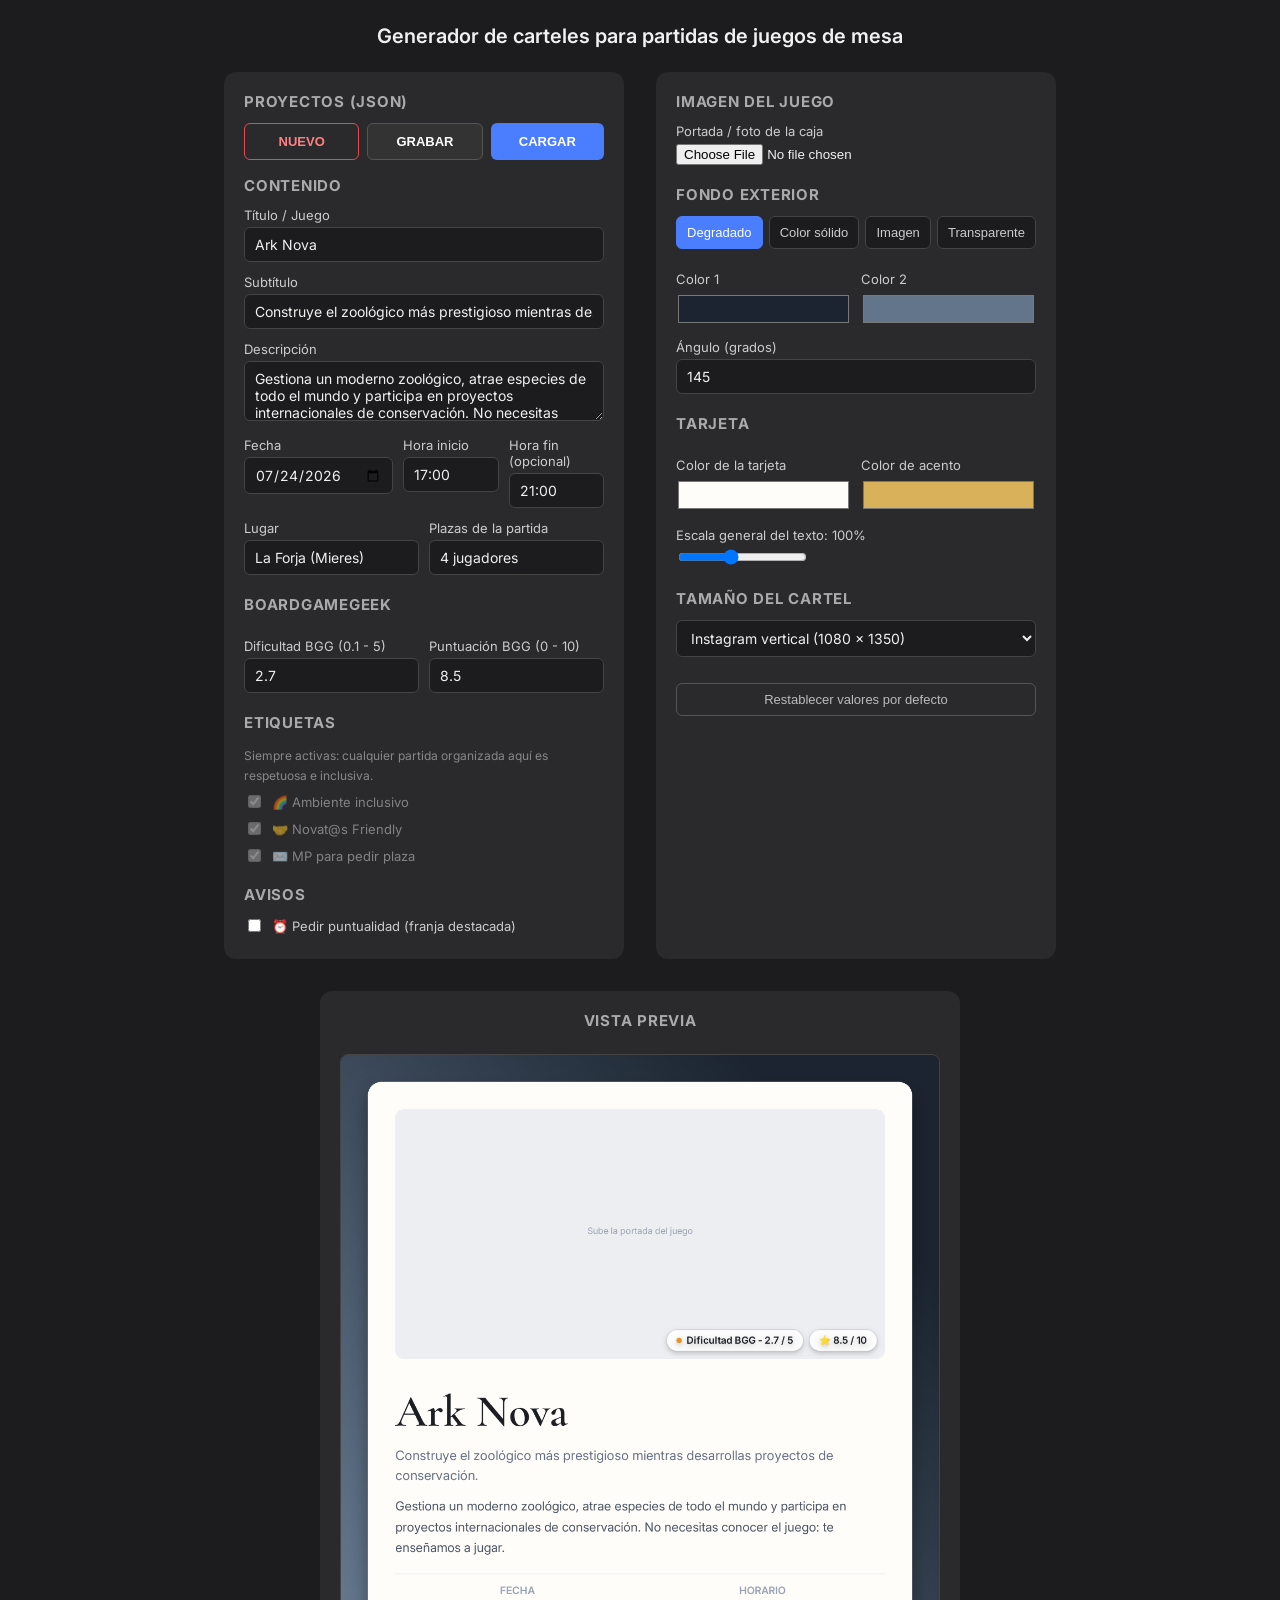
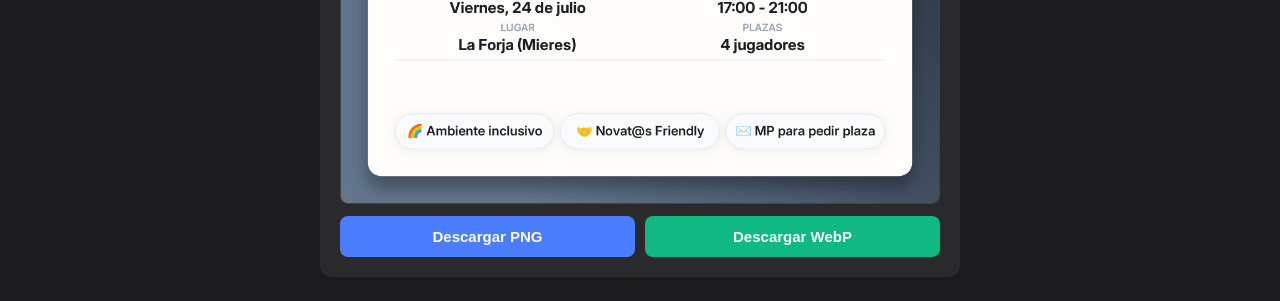
==== commit e16f46fc: "Update index.html" ====
--- a/index.html
+++ b/index.html
@@ -51,9 +51,9 @@
   textarea { resize: vertical; min-height: 60px; }
   .row { display: flex; gap: 10px; }
   .row > div { flex: 1; }
-  .bg-mode-buttons { display: flex; gap: 6px; margin-bottom: 10px; }
+  .bg-mode-buttons { display: flex; gap: 6px; margin-bottom: 10px; flex-wrap: wrap; }
   .bg-mode-buttons button {
-    flex: 1;
+    flex: 1 1 auto;
     padding: 8px;
     border-radius: 6px;
     border: 1px solid #444;
@@ -85,6 +85,7 @@
     background: repeating-conic-gradient(#333 0% 25%, #2a2a2a 0% 50%) 50% / 20px 20px;
   }
   .canvas-wrap { flex: 1 1 560px; display: flex; flex-direction: column; align-items: center; gap: 12px; max-width: 640px; }
+  .download-buttons-container { display: flex; gap: 10px; width: 100%; }
   button.main-btn {
     padding: 12px 24px;
     border-radius: 8px;
@@ -94,7 +95,7 @@
     font-size: 15px;
     font-weight: 600;
     cursor: pointer;
-    width: 100%;
+    flex: 1;
   }
   button.main-btn:hover { background: #3a6ce0; }
   button.secondary-btn {
@@ -208,6 +209,7 @@
       <button type="button" data-mode="gradient" class="active">Degradado</button>
       <button type="button" data-mode="color">Color sólido</button>
       <button type="button" data-mode="image">Imagen</button>
+      <button type="button" data-mode="transparent">Transparente</button>
     </div>
 
     <div class="bg-section" id="bg-color">
@@ -266,7 +268,10 @@
   <div class="canvas-wrap panel">
     <h2>Vista previa</h2>
     <canvas id="canvas" width="1080" height="1350"></canvas>
-    <button class="main-btn" id="descargarBtn">Descargar PNG</button>
+    <div class="download-buttons-container">
+      <button class="main-btn" id="descargarBtn">Descargar PNG</button>
+      <button class="main-btn" id="descargarWebpBtn" style="background: #10b981;">Descargar WebP</button>
+    </div>
   </div>
 </div>
 
@@ -315,7 +320,8 @@
     btn.classList.add('active');
     bgMode = btn.dataset.mode;
     document.querySelectorAll('.bg-section').forEach(s => s.classList.remove('active'));
-    document.getElementById('bg-' + bgMode).classList.add('active');
+    const sec = document.getElementById('bg-' + bgMode);
+    if (sec) sec.classList.add('active');
     render();
   });
 });
@@ -407,12 +413,12 @@
     .trim();
 }
 
-function buildFilename() {
+function buildFilename(extension) {
   const titulo = sanitizeForFilename(document.getElementById('titulo').value) || 'Cartel';
   const fecha = sanitizeForFilename(formatFechaCorta(document.getElementById('fecha').value));
   const lugar = sanitizeForFilename(document.getElementById('lugar').value);
   const parts = [titulo, fecha, lugar].filter(Boolean);
-  return parts.join(' - ') + '.png';
+  return parts.join(' - ') + '.' + extension;
 }
 
 function dificultadColor(valor) {
@@ -448,6 +454,8 @@
       ctx.fillStyle = '#2a2a2d';
       ctx.fillRect(0, 0, w, h);
     }
+  } else if (bgMode === 'transparent') {
+    // No dibujamos nada. Mantiene la transparencia generada por clearRect().
   }
 }
 
@@ -632,12 +640,10 @@
   const gridColW = colLeftW / 2;
   const singleRowH = labelSize + labelValueGap + valueSize;
 
-  // --- MODIFICADO: Alineación y cálculo centrado para los textos del grid ---
   ctx.textAlign = 'center'; 
 
   gridItems.forEach(([label, value], i) => {
     const col = i % 2, row = Math.floor(i / 2);
-    // Calculamos el punto de origen en el centro exacto de cada columna
     const gx = colLeftX + col * gridColW + (gridColW / 2);
     const gy = y + row * (singleRowH + rowGap);
     
@@ -650,9 +656,8 @@
     ctx.fillText(value, gx, gy + labelSize + labelValueGap + valueSize);
   });
   
-  ctx.textAlign = 'left'; // Restauramos la alineación base por seguridad
-
-  // Sumamos la altura real del contenido del grid y añadimos el padding simétrico final
+  ctx.textAlign = 'left'; 
+
   const totalGridH = (singleRowH * 2) + rowGap;
   y += totalGridH + paddingLineas;
 
@@ -666,7 +671,7 @@
   
   y += descSize * 1.2;
 
-  // --- Cálculo de bloques inferiores pegados al fondo de la tarjeta ---
+  // --- Cálculo de bloques inferiores ---
   const tags = ['🌈 Ambiente inclusivo', '🤝 Novat@s Friendly', '✉️ MP para pedir plaza'];
   const tagH = valueSize * 2.3;
   const barH = valueSize * 2.4;
@@ -750,9 +755,8 @@
   return config;
 }
 
-// Resto de funciones auxiliares intactas
 function saveConfig() { try { const config = serializeConfig(); localStorage.setItem('cartelPartidaConfig', JSON.stringify(config)); } catch (e) { console.warn(e); } }
-function applyConfigObject(config) { inputs.forEach(id => { if (!(id in config)) return; const el = document.getElementById(id); if (el.type === 'checkbox') el.checked = config[id]; else el.value = config[id]; }); if (config.tamanoBanner) { document.getElementById('tamanoBanner').value = config.tamanoBanner; const [w, h] = config.tamanoBanner.split('x').map(Number); canvas.width = w; canvas.height = h; } if (config.bgMode) { bgMode = config.bgMode; document.querySelectorAll('.bg-mode-buttons button').forEach(b => { b.classList.toggle('active', b.dataset.mode === bgMode); }); document.querySelectorAll('.bg-section').forEach(s => s.classList.remove('active')); document.getElementById('bg-' + bgMode).classList.add('active'); } document.getElementById('escalaValor').textContent = document.getElementById('escalaTexto').value + '%'; let imagesToLoad = 0; if (config.portadaSrc) imagesToLoad++; if (config.fondoSrc) imagesToLoad++; if (imagesToLoad === 0) { render(); return; } let loaded = 0; const done = () => { if (++loaded === imagesToLoad) render(); }; if (config.portadaSrc) { const img = new Image(); img.onload = () => { portadaImage = img; document.getElementById('imagenPortadaNombre').textContent = 'Fichero cargado'; done(); }; img.src = config.portadaSrc; } else { portadaImage = null; document.getElementById('imagenPortadaNombre').textContent = ''; } if (config.fondoSrc) { const img = new Image(); img.onload = () => { fondoImage = img; document.getElementById('imagenFondoNombre').textContent = 'Fichero cargado'; done(); }; img.src = config.fondoSrc; } else { fondoImage = null; document.getElementById('imagenFondoNombre').textContent = ''; } }
+function applyConfigObject(config) { inputs.forEach(id => { if (!(id in config)) return; const el = document.getElementById(id); if (el.type === 'checkbox') el.checked = config[id]; else el.value = config[id]; }); if (config.tamanoBanner) { document.getElementById('tamanoBanner').value = config.tamanoBanner; const [w, h] = config.tamanoBanner.split('x').map(Number); canvas.width = w; canvas.height = h; } if (config.bgMode) { bgMode = config.bgMode; document.querySelectorAll('.bg-mode-buttons button').forEach(b => { b.classList.toggle('active', b.dataset.mode === bgMode); }); document.querySelectorAll('.bg-section').forEach(s => s.classList.remove('active')); const sec = document.getElementById('bg-' + bgMode); if (sec) sec.classList.add('active'); } document.getElementById('escalaValor').textContent = document.getElementById('escalaTexto').value + '%'; let imagesToLoad = 0; if (config.portadaSrc) imagesToLoad++; if (config.fondoSrc) imagesToLoad++; if (imagesToLoad === 0) { render(); return; } let loaded = 0; const done = () => { if (++loaded === imagesToLoad) render(); }; if (config.portadaSrc) { const img = new Image(); img.onload = () => { portadaImage = img; document.getElementById('imagenPortadaNombre').textContent = 'Fichero cargado'; done(); }; img.src = config.portadaSrc; } else { portadaImage = null; document.getElementById('imagenPortadaNombre').textContent = ''; } if (config.fondoSrc) { const img = new Image(); img.onload = () => { fondoImage = img; document.getElementById('imagenFondoNombre').textContent = 'Fichero cargado'; done(); }; img.src = config.fondoSrc; } else { fondoImage = null; document.getElementById('imagenFondoNombre').textContent = ''; } }
 function loadConfig() { const raw = localStorage.getItem('cartelPartidaConfig'); if (!raw) return; try { applyConfigObject(JSON.parse(raw)); } catch (e) { console.warn(e); } }
 
 // ---------- Gestión de Proyectos (JSON) ----------
@@ -760,7 +764,35 @@
 document.getElementById('btnGrabar').addEventListener('click', () => { const config = serializeConfig(); const jsonString = JSON.stringify(config, null, 2); const blob = new Blob([jsonString], { type: 'application/json' }); const url = URL.createObjectURL(blob); const link = document.createElement('a'); const juego = sanitizeForFilename(document.getElementById('titulo').value) || 'Proyecto'; link.download = `${juego}.json`; link.href = url; document.body.appendChild(link); link.click(); document.body.removeChild(link); URL.revokeObjectURL(url); });
 const jsonFileInput = document.getElementById('jsonFileInput'); document.getElementById('btnCargar').addEventListener('click', () => jsonFileInput.click()); jsonFileInput.addEventListener('change', (e) => { const file = e.target.files[0]; if (!file) return; const reader = new FileReader(); reader.onload = (ev) => { try { const config = JSON.parse(ev.target.result); applyConfigObject(config); jsonFileInput.value = ''; } catch (err) { alert('Error al leer el archivo JSON: ' + err.message); } }; reader.readAsText(file); });
 document.getElementById('resetConfigBtn').addEventListener('click', () => { if (confirm('¿Restablecer todos los valores por defecto? Se borrará el almacenamiento local.')) { localStorage.removeItem('cartelPartidaConfig'); location.reload(); } });
-document.getElementById('descargarBtn').addEventListener('click', () => { try { const dataUrl = canvas.toDataURL('image/png'); const link = document.createElement('a'); link.download = buildFilename(); link.href = dataUrl; document.body.appendChild(link); link.click(); document.body.removeChild(link); } catch (err) { alert('No se pudo generar el PNG: ' + err.message); } });
+
+// ---------- Descargas ----------
+document.getElementById('descargarBtn').addEventListener('click', () => {
+  try {
+    const dataUrl = canvas.toDataURL('image/png');
+    const link = document.createElement('a');
+    link.download = buildFilename('png');
+    link.href = dataUrl;
+    document.body.appendChild(link);
+    link.click();
+    document.body.removeChild(link);
+  } catch (err) {
+    alert('No se pudo generar el PNG: ' + err.message);
+  }
+});
+
+document.getElementById('descargarWebpBtn').addEventListener('click', () => {
+  try {
+    const dataUrl = canvas.toDataURL('image/webp', 0.92);
+    const link = document.createElement('a');
+    link.download = buildFilename('webp');
+    link.href = dataUrl;
+    document.body.appendChild(link);
+    link.click();
+    document.body.removeChild(link);
+  } catch (err) {
+    alert('No se pudo generar el WebP: ' + err.message);
+  }
+});
 
 // ---------- Arranque ----------
 loadConfig();
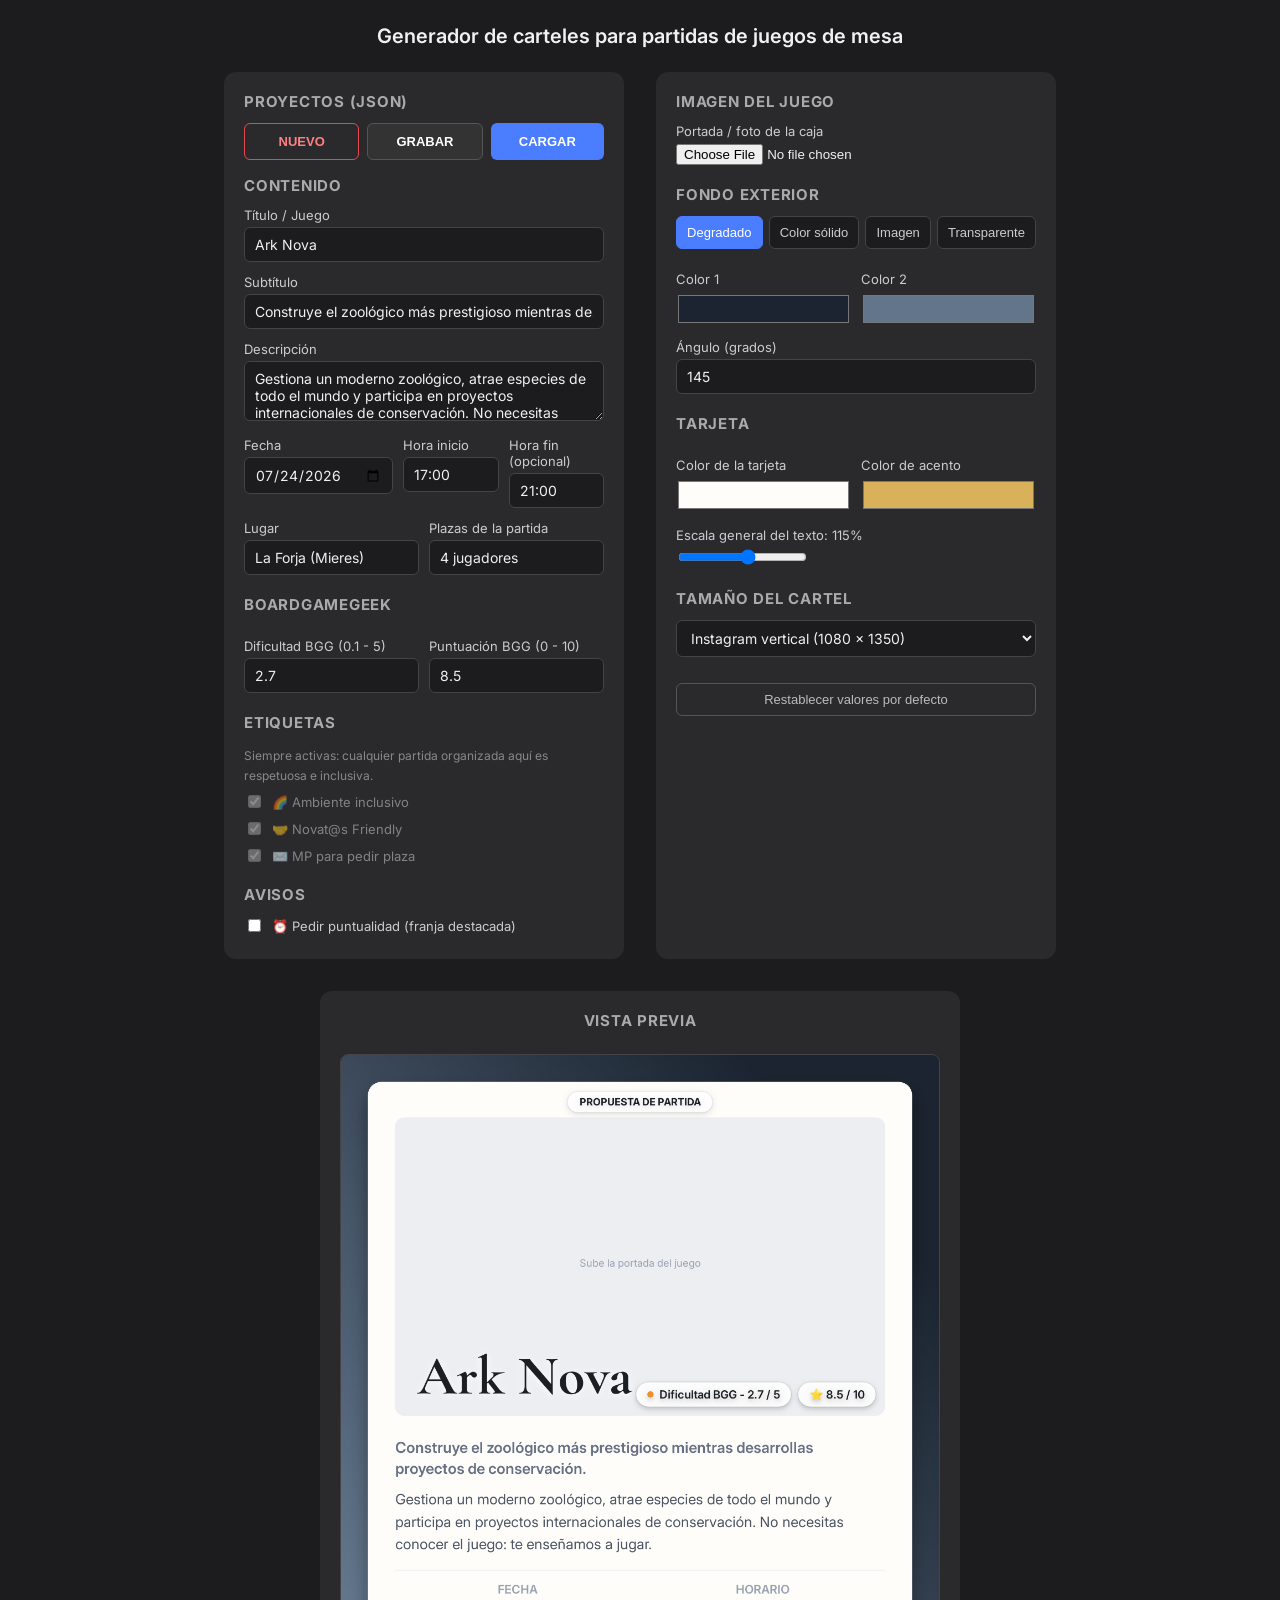
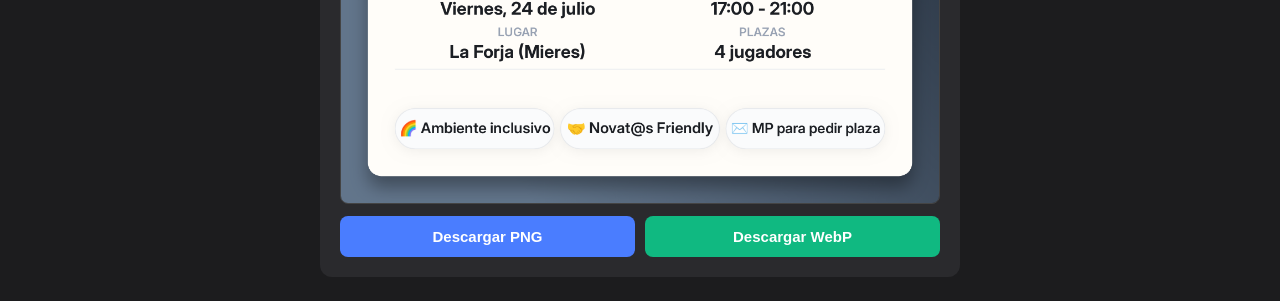
==== commit 3d432b12: "Update index.html" ====
--- a/index.html
+++ b/index.html
@@ -6,7 +6,7 @@
 <title>Generador de carteles para partidas</title>
 <link rel="preconnect" href="https://fonts.googleapis.com">
 <link rel="preconnect" href="https://fonts.gstatic.com" crossorigin>
-<link href="https://fonts.googleapis.com/css2?family=Inter:wght@400;500;600;700&family=Cormorant+Garamond:wght@600&display=swap" rel="stylesheet">
+<link href="https://fonts.googleapis.com/css2?family=Inter:wght@400;500;600;700&family=Cormorant+Garamond:wght@600;700&display=swap" rel="stylesheet">
 <style>
   * { box-sizing: border-box; }
   body {
@@ -251,8 +251,8 @@
         <input type="color" id="colorAcento" value="#d8b15a">
       </div>
     </div>
-    <label style="margin-top:14px">Escala general del texto: <span id="escalaValor">100%</span></label>
-    <input type="range" id="escalaTexto" min="60" max="160" value="100" step="5">
+    <label style="margin-top:14px">Escala general del texto: <span id="escalaValor">115%</span></label>
+    <input type="range" id="escalaTexto" min="60" max="160" value="115" step="5">
 
     <h2 style="margin-top:20px">Tamaño del cartel</h2>
     <select id="tamanoBanner" class="size-select">
@@ -455,7 +455,7 @@
       ctx.fillRect(0, 0, w, h);
     }
   } else if (bgMode === 'transparent') {
-    // No dibujamos nada. Mantiene la transparencia generada por clearRect().
+    // Transparencia por clearRect()
   }
 }
 
@@ -464,7 +464,6 @@
   const w = canvas.width, h = canvas.height;
   const escala = Number(document.getElementById('escalaTexto').value) / 100;
   const cardColor = document.getElementById('colorTarjeta').value;
-  const accentColor = document.getElementById('colorAcento').value;
   const textDark = '#1b1e23';
   const textSoft = '#667085';
   const textBody = '#495363';
@@ -478,6 +477,7 @@
   const cardW = w - outerPad * 2, cardH = h - outerPad * 2;
   const cardRadius = w * 0.022;
 
+  // Fondo Tarjeta Principal
   ctx.save();
   ctx.shadowColor = 'rgba(0,0,0,0.35)';
   ctx.shadowBlur = w * 0.03;
@@ -502,9 +502,9 @@
     colLeftW = cardW - innerPad * 2;
     colLeftX = cardX + innerPad;
     imgW = colLeftW;
-    imgH = cardH * 0.36;
+    imgH = cardH * 0.43; // Imagen con mayor espacio vertical
     imgX = colLeftX;
-    imgY = cardY + innerPad;
+    imgY = cardY + innerPad * 1.3;
   }
 
   // Dibujar la portada / recuadro del juego
@@ -520,6 +520,63 @@
     ctx.fillText('Sube la portada del juego', imgX + imgW / 2, imgY + imgH / 2);
   }
 
+  // --- Pastilla Superior "PROPUESTA DE PARTIDA" ---
+  const topBadgeText = "PROPUESTA DE PARTIDA";
+  const topBadgeSize = Math.max(12, cardW * 0.016) * escala;
+  ctx.font = `700 ${topBadgeSize}px ${SANS}`;
+  const topBadgePadX = topBadgeSize * 1.2;
+  const topBadgeW = ctx.measureText(topBadgeText).width + topBadgePadX * 2;
+  const topBadgeH = topBadgeSize * 2.1;
+  const topBadgeX = cardX + (cardW - topBadgeW) / 2;
+  const topBadgeY = cardY + innerPad * 0.35;
+
+  ctx.save();
+  ctx.shadowColor = 'rgba(0,0,0,0.12)';
+  ctx.shadowBlur = 10;
+  ctx.shadowOffsetY = 3;
+  ctx.fillStyle = 'rgba(255, 255, 255, 0.96)';
+  ctx.strokeStyle = 'rgba(0, 0, 0, 0.08)';
+  ctx.lineWidth = 1.5;
+  roundRect(topBadgeX, topBadgeY, topBadgeW, topBadgeH, topBadgeH / 2);
+  ctx.fill();
+  ctx.stroke();
+  ctx.fillStyle = textDark;
+  ctx.textAlign = 'center';
+  ctx.textBaseline = 'middle';
+  ctx.fillText(topBadgeText, cardX + cardW / 2, topBadgeY + topBadgeH / 2 + topBadgeSize * 0.05);
+  ctx.restore();
+  ctx.textBaseline = 'alphabetic';
+
+  // --- Título flotante encima de la imagen ---
+  const tituloText = document.getElementById('titulo').value;
+  if (tituloText) {
+    const tituloSize = (wide ? Math.max(32, cardW * 0.065) : Math.max(46, cardW * 0.088)) * escala;
+    ctx.font = `700 ${tituloSize}px ${SERIF}`;
+    
+    const titlePadding = imgW * 0.045;
+    const titleX = imgX + titlePadding;
+    const maxTitleW = imgW * 0.55; 
+
+    const titleLines = getWrappedLines(tituloText, maxTitleW);
+    const lineH = tituloSize * 0.95;
+    const titleBlockH = titleLines.length * lineH;
+    const titleY = imgY + imgH - titlePadding - (titleBlockH - lineH);
+
+    ctx.save();
+    // Sombras múltiples ligeras / gris claro para garantizar legibilidad óptima
+    ctx.shadowColor = 'rgba(255, 255, 255, 0.95)';
+    ctx.shadowBlur = 14;
+    ctx.shadowOffsetX = 0;
+    ctx.shadowOffsetY = 2;
+    ctx.fillStyle = textDark;
+    ctx.textAlign = 'left';
+
+    titleLines.forEach((line, i) => {
+      ctx.fillText(line, titleX, titleY + i * lineH);
+    });
+    ctx.restore();
+  }
+
   // --- Pastillas BGG superpuestas ---
   const bggDificultad = parseFloat(document.getElementById('bggDificultad').value) || 0;
   const bggPuntuacion = parseFloat(document.getElementById('bggPuntuacion').value) || 0;
@@ -576,37 +633,30 @@
   ctx.restore();
   ctx.textBaseline = 'alphabetic';
 
-  // --- Bloque de Texto Central ---
+  // --- Bloque de Texto Central (Subtítulo + Descripción) ---
   let y = wide ? cardY + innerPad : imgY + imgH + innerPad * 0.8;
-  y += cardH * 0.01;
-
-  const tituloSize = (wide ? Math.max(30, cardW * 0.062) : Math.max(42, cardW * 0.082)) * escala;
+
   const subSize = (wide ? Math.max(14, cardW * 0.0165) : Math.max(18, cardW * 0.024)) * escala;
   const descSize = (wide ? Math.max(14, cardW * 0.0155) : Math.max(18, cardW * 0.023)) * escala;
 
-  // Título
-  ctx.font = `600 ${tituloSize}px ${SERIF}`;
-  ctx.fillStyle = textDark;
-  ctx.textAlign = 'left';
-  const tituloLines = drawWrappedText(document.getElementById('titulo').value, colLeftX, y + tituloSize * 0.85, colLeftW, tituloSize * 0.98);
-  y += tituloLines * tituloSize * 0.98 + tituloSize * 0.35;
-
   // Subtítulo
-  ctx.font = `400 ${subSize}px ${SANS}`;
-  ctx.fillStyle = textSoft;
   const subtitulo = document.getElementById('subtitulo').value;
   if (subtitulo) {
-    const subLines = drawWrappedText(subtitulo, colLeftX, y + subSize, colLeftW, subSize * 1.5);
-    y += subLines * subSize * 1.5 + subSize * 0.9;
+    ctx.font = `600 ${subSize}px ${SANS}`;
+    ctx.fillStyle = textSoft;
+    ctx.textAlign = 'left';
+    const subLines = drawWrappedText(subtitulo, colLeftX, y + subSize, colLeftW, subSize * 1.4);
+    y += subLines * subSize * 1.4 + subSize * 0.7;
   }
 
   // Descripción
   ctx.font = `400 ${descSize}px ${SANS}`;
   ctx.fillStyle = textBody;
-  const descLines = drawWrappedText(document.getElementById('descripcion').value, colLeftX, y + descSize, colLeftW, descSize * 1.65);
-  y += descLines * descSize * 1.65 + descSize * 1.1;
-
-  // Primera línea divisoria (Arriba del grid)
+  ctx.textAlign = 'left';
+  const descLines = drawWrappedText(document.getElementById('descripcion').value, colLeftX, y + descSize, colLeftW, descSize * 1.55);
+  y += descLines * descSize * 1.55 + descSize * 0.9;
+
+  // Primera línea divisoria
   ctx.strokeStyle = '#e8eaed';
   ctx.lineWidth = 1.5;
   ctx.beginPath();
@@ -614,7 +664,7 @@
   ctx.lineTo(colLeftX + colLeftW, y);
   ctx.stroke();
 
-  // --- Configuración de escala y espaciado del grid ---
+  // --- Grid de Información ---
   const labelSize = (wide ? Math.max(11, cardW * 0.012) : Math.max(15, cardW * 0.019)) * escala;
   const valueSize = (wide ? Math.max(16, cardW * 0.0195) : Math.max(22, cardW * 0.028)) * escala;
 
@@ -661,7 +711,7 @@
   const totalGridH = (singleRowH * 2) + rowGap;
   y += totalGridH + paddingLineas;
 
-  // Segunda línea divisoria (Debajo del grid)
+  // Segunda línea divisoria
   ctx.strokeStyle = '#e8eaed';
   ctx.lineWidth = 1.5;
   ctx.beginPath();
@@ -669,9 +719,9 @@
   ctx.lineTo(colLeftX + colLeftW, y);
   ctx.stroke();
   
-  y += descSize * 1.2;
-
-  // --- Cálculo de bloques inferiores ---
+  y += descSize * 1.0;
+
+  // --- Bloques Inferiores ---
   const tags = ['🌈 Ambiente inclusivo', '🤝 Novat@s Friendly', '✉️ MP para pedir plaza'];
   const tagH = valueSize * 2.3;
   const barH = valueSize * 2.4;
@@ -760,7 +810,7 @@
 function loadConfig() { const raw = localStorage.getItem('cartelPartidaConfig'); if (!raw) return; try { applyConfigObject(JSON.parse(raw)); } catch (e) { console.warn(e); } }
 
 // ---------- Gestión de Proyectos (JSON) ----------
-document.getElementById('btnNuevo').addEventListener('click', () => { if (confirm('¿Seguro que quieres empezar un cartel nuevo? Se perderán los cambios que no hayas guardado.')) { localStorage.removeItem('cartelPartidaConfig'); document.getElementById('titulo').value = 'Nuevo Juego'; document.getElementById('subtitulo').value = 'Escribe aquí un subtítulo breve del juego.'; document.getElementById('descripcion').value = 'Explicación de la partida o ambientación rápida. Te enseñamos las reglas paso a paso.'; document.getElementById('fecha').value = new Date().toISOString().split('T')[0]; document.getElementById('hora').value = '17:00'; document.getElementById('horaFin').value = '21:00'; document.getElementById('lugar').value = 'La Forja (Mieres)'; document.getElementById('plazas').value = '4 jugadores'; document.getElementById('bggDificultad').value = '2.5'; document.getElementById('bggPuntuacion').value = '7.5'; document.getElementById('chkPuntualidad').checked = false; document.getElementById('escalaTexto').value = '100'; document.getElementById('escalaValor').textContent = '100%'; portadaImage = null; fondoImage = null; document.getElementById('imagenPortadaNombre').textContent = ''; document.getElementById('imagenFondoNombre').textContent = ''; document.getElementById('imagenPortadaArchivo').value = ''; document.getElementById('imagenFondoArchivo').value = ''; document.getElementById('tamanoBanner').value = '1080x1350'; canvas.width = 1080; canvas.height = 1350; render(); } });
+document.getElementById('btnNuevo').addEventListener('click', () => { if (confirm('¿Seguro que quieres empezar un cartel nuevo? Se perderán los cambios que no hayas guardado.')) { localStorage.removeItem('cartelPartidaConfig'); document.getElementById('titulo').value = 'Nuevo Juego'; document.getElementById('subtitulo').value = 'Escribe aquí un subtítulo breve del juego.'; document.getElementById('descripcion').value = 'Explicación de la partida o ambientación rápida. Te enseñamos las reglas paso a paso.'; document.getElementById('fecha').value = new Date().toISOString().split('T')[0]; document.getElementById('hora').value = '17:00'; document.getElementById('horaFin').value = '21:00'; document.getElementById('lugar').value = 'La Forja (Mieres)'; document.getElementById('plazas').value = '4 jugadores'; document.getElementById('bggDificultad').value = '2.5'; document.getElementById('bggPuntuacion').value = '7.5'; document.getElementById('chkPuntualidad').checked = false; document.getElementById('escalaTexto').value = '115'; document.getElementById('escalaValor').textContent = '115%'; portadaImage = null; fondoImage = null; document.getElementById('imagenPortadaNombre').textContent = ''; document.getElementById('imagenFondoNombre').textContent = ''; document.getElementById('imagenPortadaArchivo').value = ''; document.getElementById('imagenFondoArchivo').value = ''; document.getElementById('tamanoBanner').value = '1080x1350'; canvas.width = 1080; canvas.height = 1350; render(); } });
 document.getElementById('btnGrabar').addEventListener('click', () => { const config = serializeConfig(); const jsonString = JSON.stringify(config, null, 2); const blob = new Blob([jsonString], { type: 'application/json' }); const url = URL.createObjectURL(blob); const link = document.createElement('a'); const juego = sanitizeForFilename(document.getElementById('titulo').value) || 'Proyecto'; link.download = `${juego}.json`; link.href = url; document.body.appendChild(link); link.click(); document.body.removeChild(link); URL.revokeObjectURL(url); });
 const jsonFileInput = document.getElementById('jsonFileInput'); document.getElementById('btnCargar').addEventListener('click', () => jsonFileInput.click()); jsonFileInput.addEventListener('change', (e) => { const file = e.target.files[0]; if (!file) return; const reader = new FileReader(); reader.onload = (ev) => { try { const config = JSON.parse(ev.target.result); applyConfigObject(config); jsonFileInput.value = ''; } catch (err) { alert('Error al leer el archivo JSON: ' + err.message); } }; reader.readAsText(file); });
 document.getElementById('resetConfigBtn').addEventListener('click', () => { if (confirm('¿Restablecer todos los valores por defecto? Se borrará el almacenamiento local.')) { localStorage.removeItem('cartelPartidaConfig'); location.reload(); } });
@@ -796,7 +846,7 @@
 
 // ---------- Arranque ----------
 loadConfig();
-if (document.fonts && document.fonts.load) { Promise.all([ document.fonts.load("600 40px 'Cormorant Garamond'"), document.fonts.load("400 16px 'Inter'"), document.fonts.load("600 16px 'Inter'"), document.fonts.load("700 16px 'Inter'") ]).then(render).catch(render); }
+if (document.fonts && document.fonts.load) { Promise.all([ document.fonts.load("700 40px 'Cormorant Garamond'"), document.fonts.load("400 16px 'Inter'"), document.fonts.load("600 16px 'Inter'"), document.fonts.load("700 16px 'Inter'") ]).then(render).catch(render); }
 render();
 </script>
 </body>
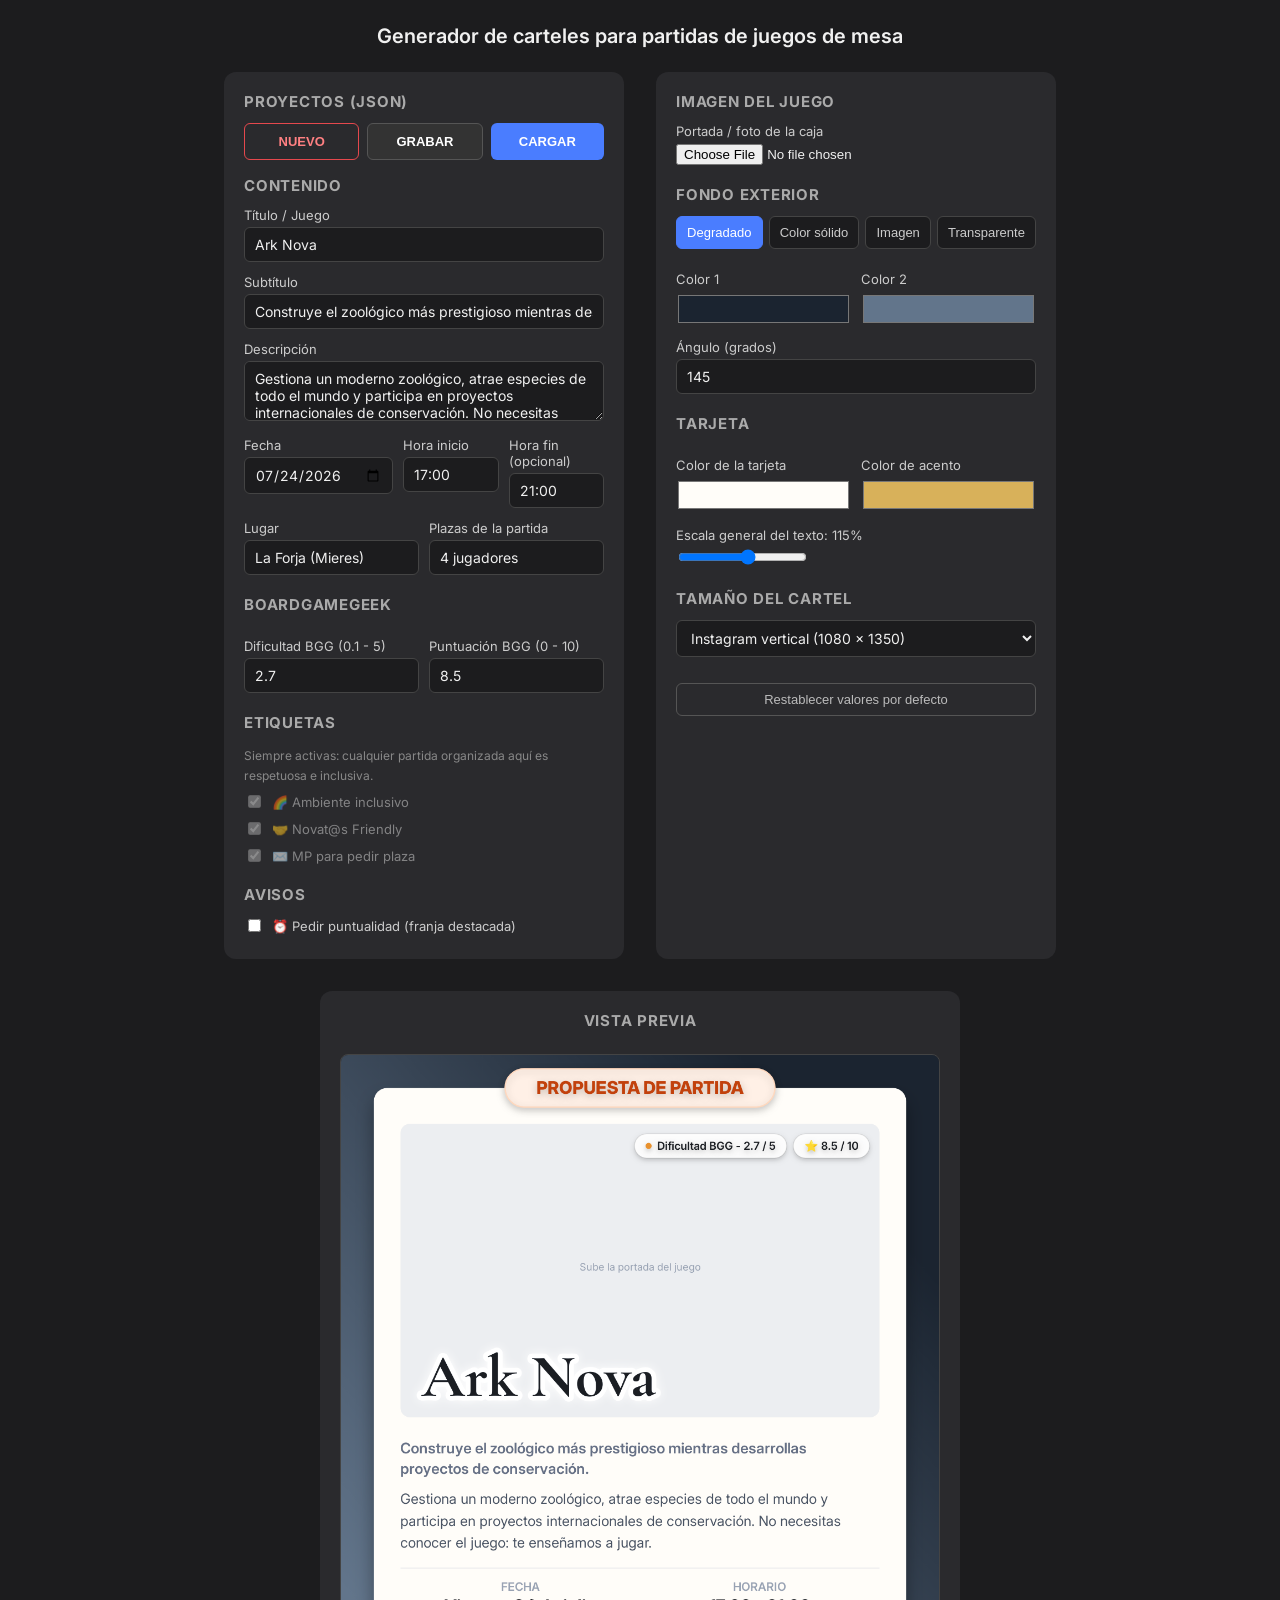
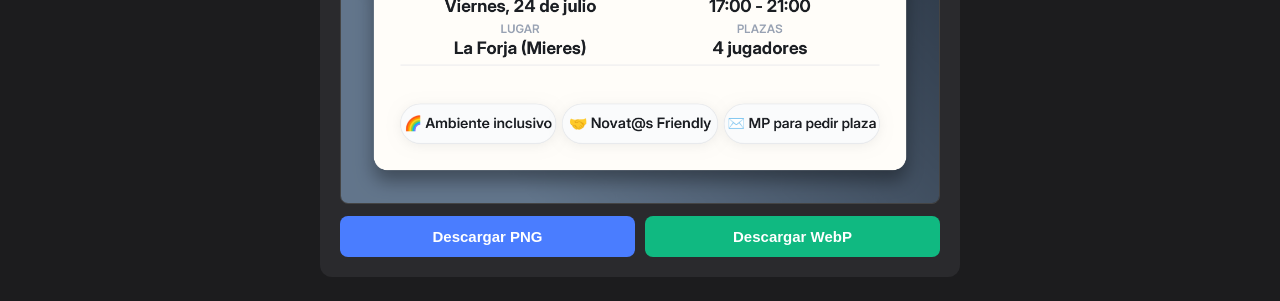
==== commit ae120496: "Update index.html" ====
--- a/index.html
+++ b/index.html
@@ -6,7 +6,7 @@
 <title>Generador de carteles para partidas</title>
 <link rel="preconnect" href="https://fonts.googleapis.com">
 <link rel="preconnect" href="https://fonts.gstatic.com" crossorigin>
-<link href="https://fonts.googleapis.com/css2?family=Inter:wght@400;500;600;700&family=Cormorant+Garamond:wght@600;700&display=swap" rel="stylesheet">
+<link href="https://fonts.googleapis.com/css2?family=Inter:wght@400;500;600;700;800&family=Cormorant+Garamond:wght@600;700&display=swap" rel="stylesheet">
 <style>
   * { box-sizing: border-box; }
   body {
@@ -291,7 +291,7 @@
 let portadaImage = null;
 let fondoImage = null;
 
-// ---------- Carga de imagenes ----------
+// ---------- Carga de imágenes ----------
 function loadImageFile(inputId, nombreId, onLoaded) {
   document.getElementById(inputId).addEventListener('change', (e) => {
     const file = e.target.files[0];
@@ -472,7 +472,7 @@
   drawOuterBackground();
 
   const wide = (w / h) > 1.25;
-  const outerPad = w * 0.045;
+  const outerPad = w * 0.055;
   const cardX = outerPad, cardY = outerPad;
   const cardW = w - outerPad * 2, cardH = h - outerPad * 2;
   const cardRadius = w * 0.022;
@@ -502,9 +502,9 @@
     colLeftW = cardW - innerPad * 2;
     colLeftX = cardX + innerPad;
     imgW = colLeftW;
-    imgH = cardH * 0.43; // Imagen con mayor espacio vertical
+    imgH = cardH * 0.43; 
     imgX = colLeftX;
-    imgY = cardY + innerPad * 1.3;
+    imgY = cardY + innerPad * 1.35;
   }
 
   // Dibujar la portada / recuadro del juego
@@ -522,62 +522,33 @@
 
   // --- Pastilla Superior "PROPUESTA DE PARTIDA" ---
   const topBadgeText = "PROPUESTA DE PARTIDA";
-  const topBadgeSize = Math.max(12, cardW * 0.016) * escala;
-  ctx.font = `700 ${topBadgeSize}px ${SANS}`;
-  const topBadgePadX = topBadgeSize * 1.2;
+  const topBadgeSize = Math.max(14, cardW * 0.019) * escala * 1.5;
+  ctx.font = `800 ${topBadgeSize}px ${SANS}`;
+  const topBadgePadX = topBadgeSize * 1.8;
   const topBadgeW = ctx.measureText(topBadgeText).width + topBadgePadX * 2;
-  const topBadgeH = topBadgeSize * 2.1;
+  const topBadgeH = topBadgeSize * 2.2;
   const topBadgeX = cardX + (cardW - topBadgeW) / 2;
-  const topBadgeY = cardY + innerPad * 0.35;
+  const topBadgeY = cardY - (topBadgeH / 2);
 
   ctx.save();
-  ctx.shadowColor = 'rgba(0,0,0,0.12)';
-  ctx.shadowBlur = 10;
-  ctx.shadowOffsetY = 3;
-  ctx.fillStyle = 'rgba(255, 255, 255, 0.96)';
-  ctx.strokeStyle = 'rgba(0, 0, 0, 0.08)';
-  ctx.lineWidth = 1.5;
+  ctx.shadowColor = 'rgba(0, 0, 0, 0.22)';
+  ctx.shadowBlur = 14;
+  ctx.shadowOffsetY = 4;
+  ctx.fillStyle = '#fff0e6'; 
+  ctx.strokeStyle = '#ffd8be';
+  ctx.lineWidth = 2.5;
   roundRect(topBadgeX, topBadgeY, topBadgeW, topBadgeH, topBadgeH / 2);
   ctx.fill();
   ctx.stroke();
-  ctx.fillStyle = textDark;
+
+  ctx.fillStyle = '#c2410c'; 
   ctx.textAlign = 'center';
   ctx.textBaseline = 'middle';
-  ctx.fillText(topBadgeText, cardX + cardW / 2, topBadgeY + topBadgeH / 2 + topBadgeSize * 0.05);
+  ctx.fillText(topBadgeText, cardX + cardW / 2, topBadgeY + topBadgeH / 2 + topBadgeSize * 0.04);
   ctx.restore();
   ctx.textBaseline = 'alphabetic';
 
-  // --- Título flotante encima de la imagen ---
-  const tituloText = document.getElementById('titulo').value;
-  if (tituloText) {
-    const tituloSize = (wide ? Math.max(32, cardW * 0.065) : Math.max(46, cardW * 0.088)) * escala;
-    ctx.font = `700 ${tituloSize}px ${SERIF}`;
-    
-    const titlePadding = imgW * 0.045;
-    const titleX = imgX + titlePadding;
-    const maxTitleW = imgW * 0.55; 
-
-    const titleLines = getWrappedLines(tituloText, maxTitleW);
-    const lineH = tituloSize * 0.95;
-    const titleBlockH = titleLines.length * lineH;
-    const titleY = imgY + imgH - titlePadding - (titleBlockH - lineH);
-
-    ctx.save();
-    // Sombras múltiples ligeras / gris claro para garantizar legibilidad óptima
-    ctx.shadowColor = 'rgba(255, 255, 255, 0.95)';
-    ctx.shadowBlur = 14;
-    ctx.shadowOffsetX = 0;
-    ctx.shadowOffsetY = 2;
-    ctx.fillStyle = textDark;
-    ctx.textAlign = 'left';
-
-    titleLines.forEach((line, i) => {
-      ctx.fillText(line, titleX, titleY + i * lineH);
-    });
-    ctx.restore();
-  }
-
-  // --- Pastillas BGG superpuestas ---
+  // --- Pastillas BGG superpuestas (Esquina Superior Derecha de la Imagen) ---
   const bggDificultad = parseFloat(document.getElementById('bggDificultad').value) || 0;
   const bggPuntuacion = parseFloat(document.getElementById('bggPuntuacion').value) || 0;
 
@@ -597,10 +568,10 @@
   const sPillW = scoreTextW + oPillPadX * 2;
   const oPillH = overlayPillSize * 2.2;
 
-  const imgMargin = overlayPillSize * 0.8;
+  const imgMargin = overlayPillSize * 0.9;
   const scoreX = imgX + imgW - imgMargin - sPillW;
   const diffX = scoreX - overlayPillSize * 0.6 - dPillW;
-  const pillsY = imgY + imgH - imgMargin - oPillH;
+  const pillsY = imgY + imgMargin; 
 
   ctx.save();
   ctx.shadowColor = 'rgba(0,0,0,0.2)';
@@ -632,6 +603,49 @@
   ctx.fillText(scoreText, scoreX + oPillPadX, pillsY + oPillH / 2 + overlayPillSize * 0.05);
   ctx.restore();
   ctx.textBaseline = 'alphabetic';
+
+  // --- Título flotante encima de la imagen (Con sangrado a la derecha) ---
+  const tituloText = document.getElementById('titulo').value;
+  if (tituloText) {
+    const tituloSize = (wide ? Math.max(34, cardW * 0.07) : Math.max(52, cardW * 0.098)) * escala;
+    ctx.font = `700 ${tituloSize}px ${SERIF}`;
+    
+    // Sangrado interno para distanciar la sombra del borde izquierdo de la imagen
+    const titlePadding = imgW * 0.045;
+    const titleX = imgX + titlePadding;
+    const maxTitleW = imgW * 0.88; 
+
+    const titleLines = getWrappedLines(tituloText, maxTitleW);
+    const lineH = tituloSize * 0.95;
+    const titleBlockH = titleLines.length * lineH;
+    const titleY = imgY + imgH - titlePadding - (titleBlockH - lineH);
+
+    ctx.save();
+    ctx.lineJoin = 'round';
+    ctx.miterLimit = 2;
+    ctx.strokeStyle = 'rgba(255, 255, 255, 0.95)';
+    ctx.lineWidth = tituloSize * 0.16;
+    
+    ctx.shadowColor = 'rgba(255, 255, 255, 1)';
+    ctx.shadowBlur = 20;
+    ctx.shadowOffsetX = 0;
+    ctx.shadowOffsetY = 0;
+
+    ctx.textAlign = 'left';
+
+    titleLines.forEach((line, i) => {
+      ctx.strokeText(line, titleX, titleY + i * lineH);
+      ctx.fillText(line, titleX, titleY + i * lineH);
+    });
+
+    ctx.shadowColor = 'transparent';
+    ctx.fillStyle = textDark;
+    titleLines.forEach((line, i) => {
+      ctx.fillText(line, titleX, titleY + i * lineH);
+    });
+
+    ctx.restore();
+  }
 
   // --- Bloque de Texto Central (Subtítulo + Descripción) ---
   let y = wide ? cardY + innerPad : imgY + imgH + innerPad * 0.8;
@@ -846,7 +860,7 @@
 
 // ---------- Arranque ----------
 loadConfig();
-if (document.fonts && document.fonts.load) { Promise.all([ document.fonts.load("700 40px 'Cormorant Garamond'"), document.fonts.load("400 16px 'Inter'"), document.fonts.load("600 16px 'Inter'"), document.fonts.load("700 16px 'Inter'") ]).then(render).catch(render); }
+if (document.fonts && document.fonts.load) { Promise.all([ document.fonts.load("700 40px 'Cormorant Garamond'"), document.fonts.load("400 16px 'Inter'"), document.fonts.load("600 16px 'Inter'"), document.fonts.load("700 16px 'Inter'"), document.fonts.load("800 16px 'Inter'") ]).then(render).catch(render); }
 render();
 </script>
 </body>
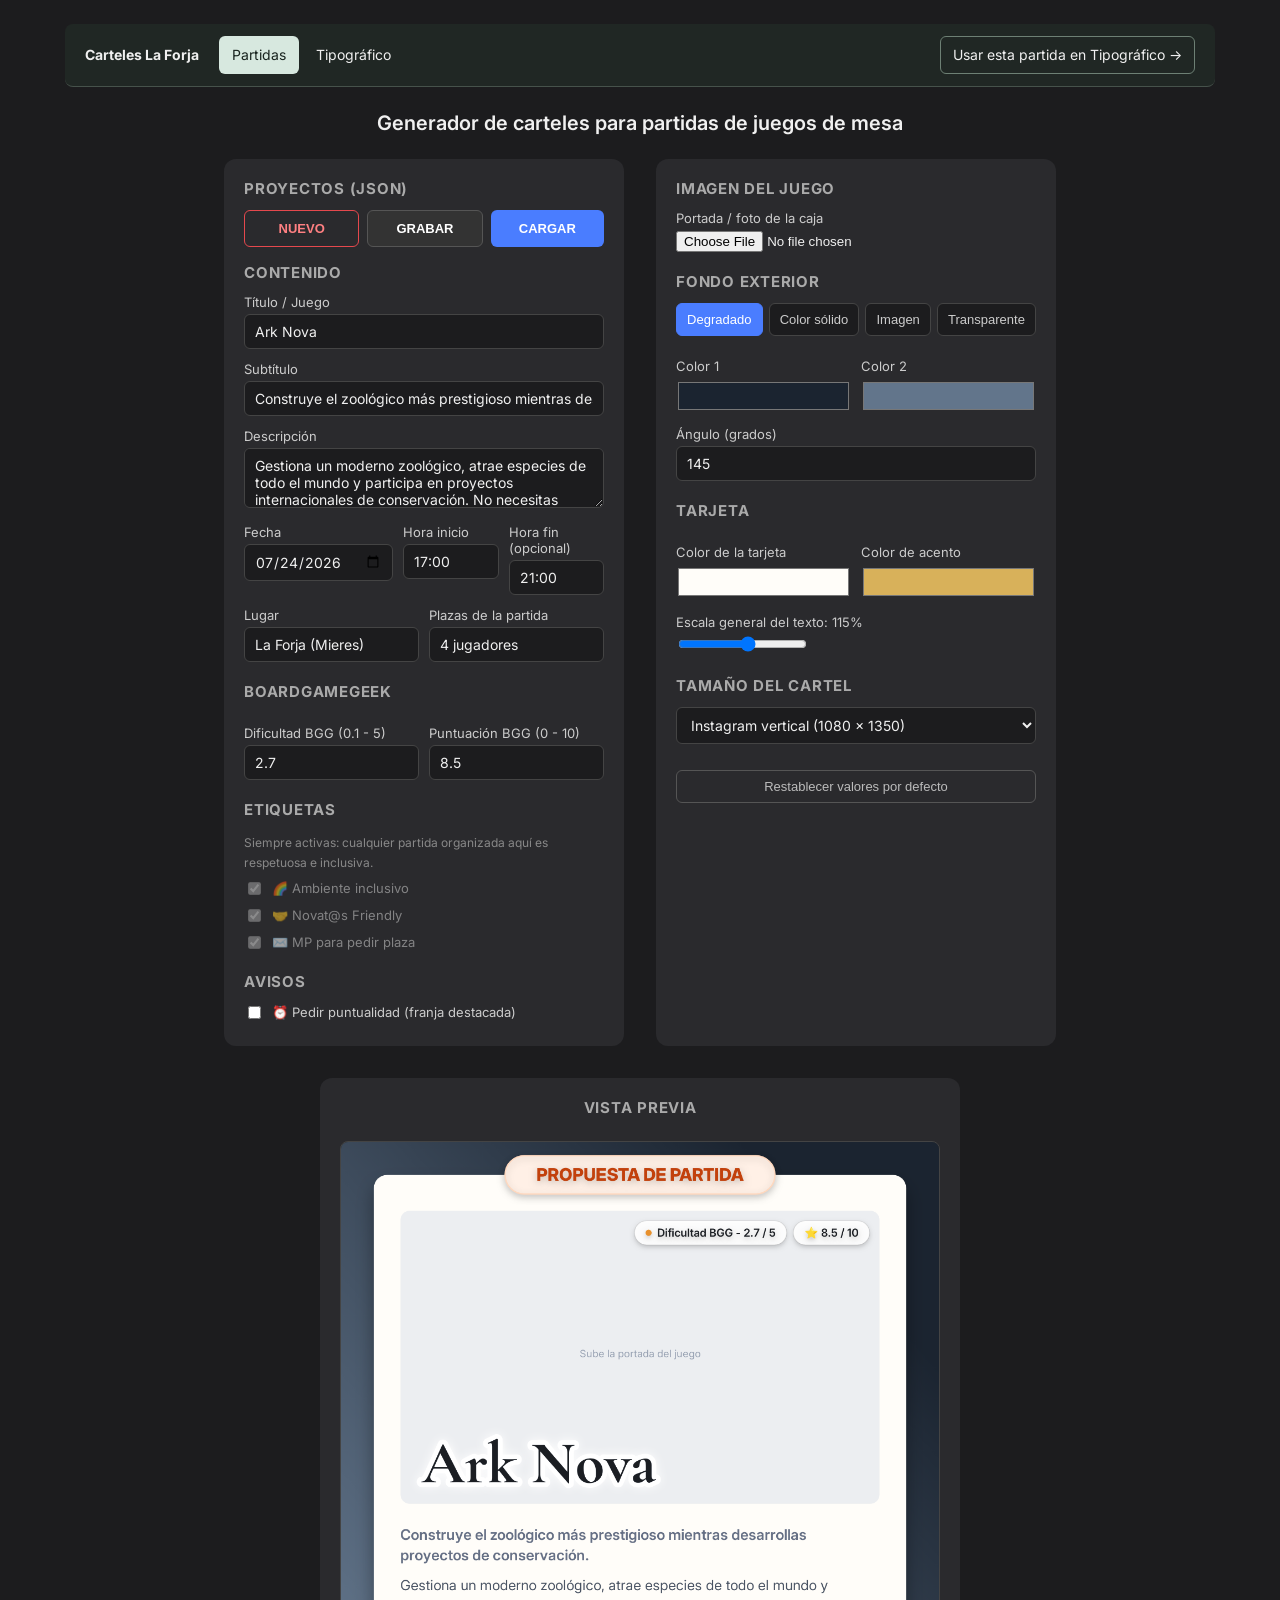
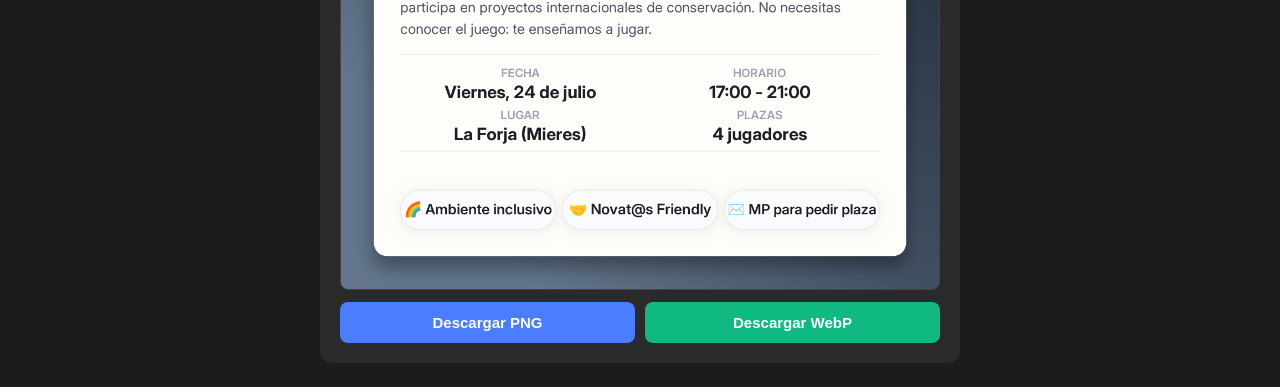
==== commit f7869579: "Add typography editor with per-line sizing and dynamic footer" ====
--- a/index.html
+++ b/index.html
@@ -118,8 +118,18 @@
   .project-buttons { display: flex; gap: 8px; margin-bottom: 16px; }
   .project-buttons button { flex: 1; padding: 10px; font-weight: 600; }
 </style>
+<link rel="stylesheet" href="editors.css">
 </head>
-<body>
+<body data-editor="partidas">
+<nav class="editor-nav" aria-label="Editores de carteles">
+  <a class="editor-brand" href="index.html">Carteles La Forja</a>
+  <div class="editor-modes">
+    <a href="index.html" aria-current="page">Partidas</a>
+    <a href="tipografico.html">Tipográfico</a>
+  </div>
+  <button type="button" id="abrirTipografico">Usar esta partida en Tipográfico →</button>
+</nav>
+
 
 <h1>Generador de carteles para partidas de juegos de mesa</h1>
 
@@ -858,6 +868,31 @@
   }
 });
 
+// ---------- Continuar en el editor tipográfico ----------
+document.getElementById('abrirTipografico').addEventListener('click', () => {
+  if (!confirm('Se copiarán el título, la descripción, la fecha, el horario, el lugar y las plazas al editor tipográfico, sustituyendo esos textos. ¿Continuar?')) return;
+  const value = id => document.getElementById(id).value;
+  const evento = {
+    txt: value('titulo'),
+    evOn: true,
+    evDate: formatFecha(value('fecha')),
+    evHour: [value('hora'), value('horaFin')].filter(Boolean).join(' - '),
+    evPlace: value('lugar'),
+    evPlayers: value('plazas'),
+    evDuration: '',
+    evLevel: value('bggDificultad') ? 'BGG ' + value('bggDificultad') + ' / 5' : '',
+    evDescription: value('descripcion'),
+    evFree: ''
+  };
+  try {
+    sessionStorage.setItem('forja:partida-tipografica', JSON.stringify(evento));
+    saveConfig();
+    window.location.href = 'tipografico.html';
+  } catch (err) {
+    alert('No se han podido transferir los datos. Comprueba que el navegador permite el almacenamiento local.');
+  }
+});
+
 // ---------- Arranque ----------
 loadConfig();
 if (document.fonts && document.fonts.load) { Promise.all([ document.fonts.load("700 40px 'Cormorant Garamond'"), document.fonts.load("400 16px 'Inter'"), document.fonts.load("600 16px 'Inter'"), document.fonts.load("700 16px 'Inter'"), document.fonts.load("800 16px 'Inter'") ]).then(render).catch(render); }
--- a/editors.css
+++ b/editors.css
@@ -0,0 +1,119 @@
+.editor-nav {
+  box-sizing: border-box;
+  display: flex;
+  align-items: center;
+  flex-wrap: wrap;
+  gap: 12px 20px;
+  width: 100%;
+  padding: 12px 20px;
+  background: #202724;
+  color: #f0f0f0;
+  border-bottom: 1px solid #46524b;
+  font: 14px/1.4 Inter, system-ui, sans-serif;
+}
+.editor-nav a { color: inherit; text-decoration: none; }
+.editor-brand { font-weight: 700; }
+.editor-modes { display: flex; gap: 4px; }
+.editor-modes a, .editor-nav button, .editor-help {
+  padding: 8px 12px;
+  border: 1px solid transparent;
+  border-radius: 6px;
+}
+.editor-modes a[aria-current="page"] { background: #d7e8df; color: #18231e; }
+.editor-nav button, .editor-nav .editor-help {
+  margin-left: auto;
+  border-color: #6d8074;
+  background: transparent;
+  color: inherit;
+  font: inherit;
+  cursor: pointer;
+}
+.editor-nav a:hover, .editor-nav button:hover { background: #3e5146; color: white; }
+.editor-nav :focus-visible { outline: 2px solid #b6d5c4; outline-offset: 3px; }
+body[data-editor="partidas"] > .editor-nav { max-width: 1150px; border-radius: 8px; }
+body[data-editor="tipo"] .stage { top: 0; }
+body[data-editor="tipo"] .panel { padding-top: 24px; gap: 20px; }
+.workflow-tabs {
+  display: grid;
+  grid-template-columns: repeat(4, minmax(0, 1fr));
+  gap: 5px;
+  padding: 5px;
+  border: 1px solid var(--line);
+  border-radius: 10px;
+  background: var(--bg);
+}
+.workflow-tabs button {
+  display: flex;
+  flex-direction: column;
+  gap: 5px;
+  padding: 10px 2px;
+  border: 0;
+  border-radius: 6px;
+  background: transparent;
+  color: var(--muted);
+  font: 600 12px var(--f-body);
+  cursor: pointer;
+}
+.workflow-tabs button span { font: 10px var(--f-mono); opacity: .7; }
+.workflow-tabs button[aria-selected="true"] { background: var(--accent); color: var(--accent-fg); }
+.workflow-tabs button:focus-visible { outline: 2px solid var(--accent); outline-offset: 2px; }
+.workflow-panel { display: flex; flex-direction: column; gap: 14px; }
+.step-caption { color: var(--muted); font-size: 12px; margin: 0; }
+.workflow-panel .box > summary .num { display: none; }
+.workflow-panel .box > summary { padding: 14px; }
+.workflow-panel .box-body { gap: 18px; }
+.effect-options { padding-top: 12px; border-top: 1px solid var(--line-soft); }
+.effect-options > div > .sub { padding: 0; border: 0; }
+.game-fields { display: flex; flex-direction: column; gap: 16px; }
+.footer-styles { display: grid; grid-template-columns: 1fr 1fr; gap: 8px; }
+.footer-styles label {
+  display: flex;
+  align-items: center;
+  gap: 6px;
+  border: 1px solid var(--line);
+  border-radius: 6px;
+  padding: 10px 6px;
+  font-size: 12px;
+  cursor: pointer;
+}
+.footer-styles label:has(input:checked) { border-color: var(--accent); background: var(--bg); }
+.footer-styles input { accent-color: var(--accent); }
+@media (max-width: 600px) {
+  .editor-nav { padding: 12px; gap: 10px; }
+  .editor-brand { width: 100%; }
+  .editor-nav button, .editor-nav .editor-help { margin-left: 0; }
+}
+
+/* Controles amplios y nombres visibles también con zoom o en móvil. */
+body[data-editor="tipo"] .event-toggle {
+  padding: 12px;
+  border: 1px solid var(--line);
+  border-radius: 8px;
+  background: var(--bg);
+  font-weight: 600;
+  cursor: pointer;
+}
+body[data-editor="tipo"] .event-toggle input { flex: none; width: 20px; height: 20px; }
+body[data-editor="tipo"] .footer-styles { margin: 0; padding: 0; border: 0; min-width: 0; }
+.footer-styles legend { margin-bottom: 8px; font-weight: 500; }
+body[data-editor="tipo"] .toolbar { flex-wrap: wrap; justify-content: center; max-width: 100%; }
+body[data-editor="tipo"] .iconbtn { min-height: 44px; min-width: 44px; justify-content: center; }
+body[data-editor="tipo"] .workflow-tabs button { min-height: 54px; }
+@media (max-width: 760px) {
+  body[data-editor="tipo"] .iconbtn span.lbl { display: inline; }
+  body[data-editor="tipo"] .stage { position: relative; height: auto; max-height: none; }
+}
+@media (max-width: 380px) {
+  body[data-editor="tipo"] .two { grid-template-columns: 1fr; }
+  body[data-editor="tipo"] .toolbar .sep { display: none; }
+}
+@media (min-width: 761px) {
+  body[data-editor="tipo"] .stage { height: calc(100dvh - 76px); }
+  body[data-editor="tipo"] #poster {
+    width: min(100%, calc((100dvh - 76px - var(--dock) - 24px) * var(--ar, .707)));
+  }
+}
+
+.line-modes { grid-template-columns: repeat(2, minmax(0, 1fr)); }
+#lineHeightControls .row label { min-width: 0; overflow-wrap: anywhere; }
+#lineHeightControls output { flex-shrink: 0; }
